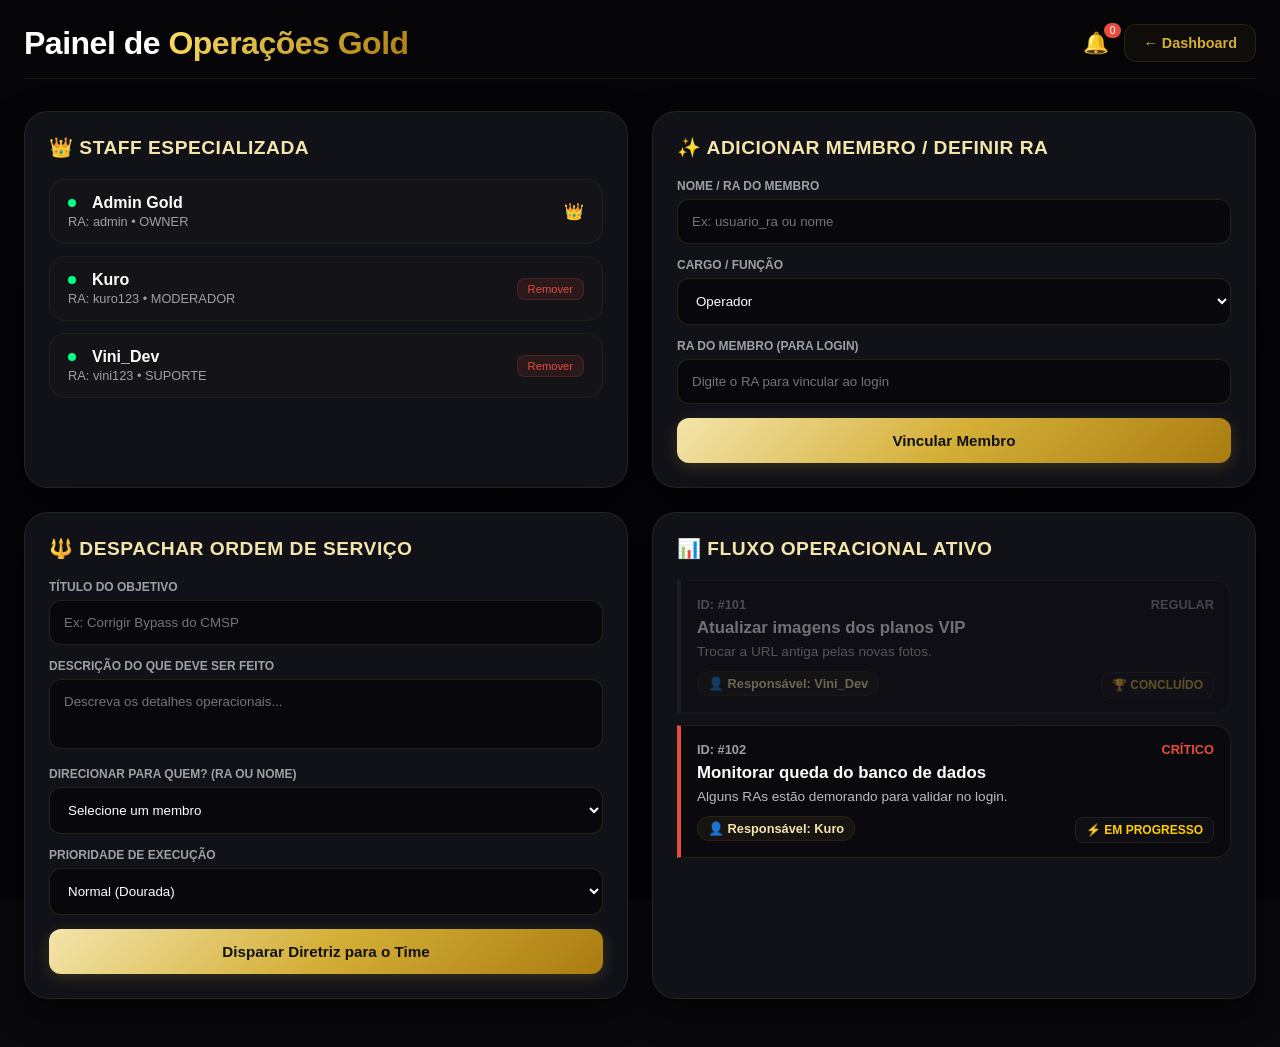
==== admin.html @ 0768164c "Atualizar o admin.html" ====
<!DOCTYPE html>
<html lang="pt-BR">
<head>
<meta charset="UTF-8">
<meta name="viewport" content="width=device-width, initial-scale=1.0">
<title>Sala sem Futuro OS - Gold Management</title>
<style>
:root {
    --bg: #09090d;
    --card: #111118;
    --border: rgba(212, 175, 55, 0.12);
    --primary: #d4af37;
    --secondary: #f3e5ab;
    --gold-glow: rgba(212, 175, 55, 0.35);
    --text: #ffffff;
    --muted: #9fa0a6;
    --green: #2ecc71;
    --red: #e74c3c;
    --blue: #3498db;
    --orange: #ff9f43;
}

* { margin: 0; padding: 0; box-sizing: border-box; font-family: 'Segoe UI', sans-serif; }

body {
    background: var(--bg);
    color: var(--text);
    min-height: 100vh;
    padding: 24px;
    position: relative;
}

body::before {
    content: '';
    position: fixed;
    inset: 0;
    background: url('https://i.postimg.cc/gky5YNH2/1778823817951-3.jpg') center/cover no-repeat;
    opacity: .02;
    z-index: -2;
}

body::after {
    content: '';
    position: fixed;
    inset: 0;
    background: linear-gradient(to bottom, rgba(5,5,8,0.85), rgba(5,5,8,0.98));
    z-index: -1;
}

.container { max-width: 1300px; margin: 0 auto; }

.admin-header {
    display: flex;
    justify-content: space-between;
    align-items: center;
    margin-bottom: 32px;
    padding-bottom: 16px;
    border-bottom: 1px solid var(--border);
}

.admin-header h1 { font-size: 2rem; font-weight: 800; letter-spacing: -0.5px; }
.admin-header h1 span { 
    background: linear-gradient(135deg, #ffe066, #d4af37, #aa7c11);
    -webkit-background-clip: text;
    -webkit-text-fill-color: transparent;
}

.btn-back {
    background: rgba(212, 175, 55, 0.05);
    border: 1px solid var(--border);
    color: var(--primary);
    padding: 10px 18px;
    border-radius: 12px;
    cursor: pointer;
    font-weight: 700;
    text-decoration: none;
    font-size: 0.9rem;
    transition: 0.3s;
}
.btn-back:hover { color: white; border-color: var(--primary); box-shadow: 0 0 12px var(--gold-glow); }

.admin-grid {
    display: grid;
    grid-template-columns: 1fr 1fr;
    gap: 24px;
    margin-bottom: 24px;
}

@media (max-width: 968px) {
    .admin-grid { grid-template-columns: 1fr; }
}

.panel-box {
    background: var(--card);
    border: 1px solid var(--border);
    border-radius: 24px;
    padding: 24px;
    box-shadow: 0 12px 32px rgba(0,0,0,0.6);
    transition: border-color 0.3s;
}
.panel-box:hover { border-color: rgba(212, 175, 55, 0.25); }

.panel-box h3 {
    font-size: 1.2rem;
    font-weight: 800;
    margin-bottom: 20px;
    display: flex;
    align-items: center;
    gap: 10px;
    color: var(--secondary);
    text-transform: uppercase;
    letter-spacing: 0.5px;
}

.form-group { margin-bottom: 14px; }
.form-group label { display: block; font-size: 0.75rem; font-weight: 700; color: var(--muted); text-transform: uppercase; margin-bottom: 6px; }
.form-group input, .form-group select, .form-group textarea {
    width: 100%;
    padding: 14px;
    border-radius: 12px;
    border: 1px solid rgba(212, 175, 55, 0.15);
    background: rgba(0,0,0,.5);
    color: white;
    outline: none;
    transition: 0.2s;
}
.form-group input:focus, .form-group select:focus, .form-group textarea:focus {
    border-color: var(--primary);
    box-shadow: 0 0 8px var(--gold-glow);
}
.form-group textarea { resize: none; height: 70px; }

.btn-submit {
    width: 100%;
    padding: 14px;
    border: none;
    border-radius: 12px;
    font-weight: 800;
    font-size: 0.95rem;
    background: linear-gradient(135deg, #f3e5ab, #d4af37, #aa7c11);
    color: #111;
    cursor: pointer;
    transition: 0.3s;
    box-shadow: 0 4px 15px rgba(212, 175, 55, 0.2);
}
.btn-submit:hover { transform: translateY(-1px); box-shadow: 0 6px 20px rgba(212, 175, 55, 0.4); filter: brightness(1.1); }

.team-list { display: flex; flex-direction: column; gap: 12px; max-height: 280px; overflow-y: auto; }
.team-member {
    display: flex;
    justify-content: space-between;
    align-items: center;
    padding: 14px 18px;
    background: rgba(212,175,55,0.02);
    border: 1px solid rgba(212,175,55,0.06);
    border-radius: 16px;
}
.member-info h4 { font-size: 1rem; font-weight: 700; display: flex; align-items: center; gap: 8px; }
.member-info p { font-size: 0.8rem; color: var(--muted); margin-top: 2px; }
.btn-remove {
    background: rgba(231,76,60,0.1);
    border: 1px solid rgba(231,76,60,0.2);
    color: #e74c3c;
    padding: 4px 10px;
    border-radius: 8px;
    cursor: pointer;
    font-size: 0.7rem;
}

.task-board { display: flex; flex-direction: column; gap: 12px; max-height: 480px; overflow-y: auto; }
.task-card {
    background: rgba(0,0,0,0.4);
    border-left: 4px solid var(--primary);
    padding: 16px;
    border-radius: 0 16px 16px 0;
    border-top: 1px solid var(--border);
    border-right: 1px solid var(--border);
    border-bottom: 1px solid var(--border);
}
.task-card.high { border-left-color: var(--red); }
.task-card.review { border-left-color: var(--orange); background: rgba(255,159,67,0.05); }
.task-card.done { border-left-color: #333; opacity: 0.4; }

.task-header { display: flex; justify-content: space-between; font-size: 0.8rem; font-weight: 700; color: var(--muted); margin-bottom: 6px; }
.task-title { font-weight: 700; font-size: 1.05rem; margin-bottom: 4px; color: #fff; }
.task-desc { font-size: 0.85rem; color: #b9bbbe; line-height: 1.4; margin-bottom: 10px; }
.task-footer { display: flex; justify-content: space-between; align-items: center; margin-top: 10px; }
.task-user { font-size: 0.8rem; background: rgba(212,175,55,0.06); border: 1px solid rgba(212,175,55,0.1); padding: 4px 10px; border-radius: 999px; font-weight: 600; color: var(--secondary); }

.badge-status {
    font-size: 0.75rem;
    font-weight: 800;
    cursor: pointer;
    background: rgba(255,255,255,0.02);
    border: 1px solid rgba(255,255,255,0.08);
    padding: 5px 10px;
    border-radius: 8px;
}
.badge-status:hover { background: rgba(212,175,55,0.1); border-color: var(--primary); color: #fff !important; }

.badge-approve {
    background: rgba(46,204,113,0.1);
    border-color: rgba(46,204,113,0.3);
    color: #2ecc71;
    margin-left: 8px;
}
.badge-approve:hover { background: rgba(46,204,113,0.2); color: #2ecc71 !important; }

.badge-reject {
    background: rgba(231,76,60,0.1);
    border-color: rgba(231,76,60,0.3);
    color: #e74c3c;
    margin-left: 8px;
}
.badge-reject:hover { background: rgba(231,76,60,0.2); color: #e74c3c !important; }

.notification-bell {
    position: relative;
    cursor: pointer;
    font-size: 1.3rem;
}
.notification-badge {
    position: absolute;
    top: -8px;
    right: -12px;
    background: #e74c3c;
    color: white;
    font-size: 0.65rem;
    padding: 2px 6px;
    border-radius: 10px;
}

::-webkit-scrollbar { width: 6px; }
::-webkit-scrollbar-track { background: transparent; }
::-webkit-scrollbar-thumb { background: rgba(212, 175, 55, 0.15); border-radius: 999px; }
</style>
</head>
<body>

<div class="container">
    <header class="admin-header">
        <div>
            <h1>Painel de <span>Operações Gold</span></h1>
        </div>
        <div style="display: flex; gap: 15px; align-items: center;">
            <div class="notification-bell" onclick="verNotificacoes()">
                🔔
                <span class="notification-badge" id="notifCount">0</span>
            </div>
            <a href="dashboard.html" class="btn-back">← Dashboard</a>
        </div>
    </header>

    <div class="admin-grid">
        <div class="panel-box">
            <h3>👑 Staff Especializada</h3>
            <div class="team-list" id="listaEquipe">
                <div style="text-align:center; color:#8e8ea0;">Carregando equipe...</div>
            </div>
        </div>

        <div class="panel-box">
            <h3>✨ Adicionar Membro / Definir RA</h3>
            <form id="formMembro" onsubmit="adicionarMembro(event)">
                <div class="form-group">
                    <label>Nome / RA do Membro</label>
                    <input type="text" id="nomeMembro" placeholder="Ex: usuario_ra ou nome" required>
                </div>
                <div class="form-group">
                    <label>Cargo / Função</label>
                    <select id="cargoMembro">
                        <option value="OPERADOR">Operador</option>
                        <option value="MODERADOR">Moderador</option>
                        <option value="SUPORTE">Suporte</option>
                    </select>
                </div>
                <div class="form-group">
                    <label>RA do Membro (para login)</label>
                    <input type="text" id="raMembro" placeholder="Digite o RA para vincular ao login">
                </div>
                <button type="submit" class="btn-submit">Vincular Membro</button>
            </form>
        </div>
    </div>

    <div class="admin-grid">
        <div class="panel-box">
            <h3>🔱 Despachar Ordem de Serviço</h3>
            <form id="formTarefa" onsubmit="criarTarefa(event)">
                <div class="form-group">
                    <label>Título do Objetivo</label>
                    <input type="text" id="tituloTarefa" placeholder="Ex: Corrigir Bypass do CMSP" required>
                </div>
                <div class="form-group">
                    <label>Descrição do que deve ser feito</label>
                    <textarea id="descTarefa" placeholder="Descreva os detalhes operacionais..." required></textarea>
                </div>
                <div class="form-group">
                    <label>Direcionar para quem? (RA ou nome)</label>
                    <select id="responsavelTarefa">
                        <option value="">Selecione um membro</option>
                    </select>
                </div>
                <div class="form-group">
                    <label>Prioridade de Execução</label>
                    <select id="prioridadeTarefa">
                        <option value="normal">Normal (Dourada)</option>
                        <option value="high">ALERTA CRÍTICO (Vermelha)</option>
                    </select>
                </div>
                <button type="submit" class="btn-submit">Disparar Diretriz para o Time</button>
            </form>
        </div>

        <div class="panel-box">
            <h3>📊 Fluxo Operacional Ativo</h3>
            <div class="task-board" id="quadroTarefas">
                <div style="text-align:center; color:#8e8ea0;">Carregando tarefas...</div>
            </div>
        </div>
    </div>
</div>

<script>
const SENHA_MESTRE = "admin123";
let equipe = [];
let tarefas = [];

function carregarDados() {
    equipe = JSON.parse(localStorage.getItem('sala_sem_futuro_equipe') || '[]');
    if (equipe.length === 0) {
        equipe = [
            { id: 1, nome: "Admin Gold", ra: "admin", cargo: "OWNER" },
            { id: 2, nome: "Kuro", ra: "kuro123", cargo: "MODERADOR" },
            { id: 3, nome: "Vini_Dev", ra: "vini123", cargo: "SUPORTE" }
        ];
        localStorage.setItem('sala_sem_futuro_equipe', JSON.stringify(equipe));
    }
    
    tarefas = JSON.parse(localStorage.getItem('sala_sem_futuro_tarefas') || '[]');
    if (tarefas.length === 0) {
        tarefas = [
            { id: 101, titulo: "Atualizar imagens dos planos VIP", descricao: "Trocar a URL antiga pelas novas fotos.", responsavel: "vini123", prioridade: "normal", status: "concluida", criador: "Admin", data_criacao: new Date().toISOString() },
            { id: 102, titulo: "Monitorar queda do banco de dados", descricao: "Alguns RAs estão demorando para validar no login.", responsavel: "kuro123", prioridade: "high", status: "em_progresso", criador: "Admin", data_criacao: new Date().toISOString() }
        ];
        localStorage.setItem('sala_sem_futuro_tarefas', JSON.stringify(tarefas));
    }
    
    renderizarEquipe();
    renderizarTarefas();
    atualizarSelectResponsaveis();
    atualizarNotificacoes();
}

function renderizarEquipe() {
    const lista = document.getElementById('listaEquipe');
    lista.innerHTML = '';
    equipe.forEach(membro => {
        const div = document.createElement('div');
        div.className = 'team-member';
        div.innerHTML = `
            <div class="member-info">
                <h4><span style="display:inline-block; width:8px; height:8px; border-radius:50%; background:#00ff88; margin-right:8px;"></span> ${membro.nome}</h4>
                <p>RA: ${membro.ra} • ${membro.cargo}</p>
            </div>
            ${membro.cargo !== 'OWNER' ? `<button class="btn-remove" onclick="removerMembro(${membro.id})">Remover</button>` : '<span style="color:#d4af37;">👑</span>'}
        `;
        lista.appendChild(div);
    });
}

function removerMembro(id) {
    if (confirm('Remover este membro da equipe?')) {
        equipe = equipe.filter(m => m.id !== id);
        localStorage.setItem('sala_sem_futuro_equipe', JSON.stringify(equipe));
        renderizarEquipe();
        atualizarSelectResponsaveis();
    }
}

function adicionarMembro(e) {
    e.preventDefault();
    const nome = document.getElementById('nomeMembro').value;
    const cargo = document.getElementById('cargoMembro').value;
    const ra = document.getElementById('raMembro').value;
    
    const novoId = equipe.length > 0 ? Math.max(...equipe.map(m => m.id)) + 1 : 4;
    equipe.push({ id: novoId, nome: nome, ra: ra, cargo: cargo });
    localStorage.setItem('sala_sem_futuro_equipe', JSON.stringify(equipe));
    
    document.getElementById('formMembro').reset();
    renderizarEquipe();
    atualizarSelectResponsaveis();
}

function atualizarSelectResponsaveis() {
    const select = document.getElementById('responsavelTarefa');
    select.innerHTML = '<option value="">Selecione um membro</option>';
    equipe.forEach(membro => {
        if (membro.cargo !== 'OWNER') {
            const option = document.createElement('option');
            option.value = membro.ra;
            option.innerText = `${membro.nome} (${membro.ra})`;
            select.appendChild(option);
        }
    });
}

function criarTarefa(e) {
    e.preventDefault();
    const titulo = document.getElementById('tituloTarefa').value;
    const descricao = document.getElementById('descTarefa').value;
    const responsavel = document.getElementById('responsavelTarefa').value;
    const prioridade = document.getElementById('prioridadeTarefa').value;
    
    if (!responsavel) {
        alert('Selecione um responsável para a tarefa!');
        return;
    }
    
    const novoId = tarefas.length > 0 ? Math.max(...tarefas.map(t => t.id)) + 1 : 200;
    const novaTarefa = {
        id: novoId,
        titulo: titulo,
        descricao: descricao,
        responsavel: responsavel,
        prioridade: prioridade,
        status: 'pendente',
        criador: 'Admin',
        data_criacao: new Date().toISOString()
    };
    
    tarefas.unshift(novaTarefa);
    localStorage.setItem('sala_sem_futuro_tarefas', JSON.stringify(tarefas));
    
    document.getElementById('formTarefa').reset();
    renderizarTarefas();
}

function renderizarTarefas() {
    const quadro = document.getElementById('quadroTarefas');
    quadro.innerHTML = '';
    
    if (tarefas.length === 0) {
        quadro.innerHTML = '<div style="text-align:center; color:#8e8ea0;">Nenhuma tarefa cadastrada.</div>';
        return;
    }
    
    tarefas.forEach(tarefa => {
        const card = document.createElement('div');
        let classe = 'task-card';
        if (tarefa.prioridade === 'high') classe += ' high';
        if (tarefa.status === 'aguardando_revisao') classe += ' review';
        if (tarefa.status === 'concluida') classe += ' done';
        card.className = classe;
        
        let statusText = '🔵 EM FILA';
        let statusColor = '#61b5ff';
        if (tarefa.status === 'em_progresso') { statusText = '⚡ EM PROGRESSO'; statusColor = '#ffcc00'; }
        if (tarefa.status === 'aguardando_revisao') { statusText = '⏳ AGUARDANDO REVISÃO'; statusColor = '#ff9f43'; }
        if (tarefa.status === 'concluida') { statusText = '🏆 CONCLUÍDO'; statusColor = '#d4af37'; }
        
        const membro = equipe.find(m => m.ra === tarefa.responsavel);
        const nomeResponsavel = membro ? membro.nome : tarefa.responsavel;
        
        card.innerHTML = `
            <div class="task-header">
                <span>ID: #${tarefa.id}</span>
                <span style="color: ${tarefa.prioridade === 'high' ? '#e74c3c' : '#8e8ea0'};">
                    ${tarefa.prioridade === 'high' ? 'CRÍTICO' : 'REGULAR'}
                </span>
            </div>
            <div class="task-title">${tarefa.titulo}</div>
            <div class="task-desc">${tarefa.descricao}</div>
            <div class="task-footer">
                <span class="task-user">👤 Responsável: ${nomeResponsavel}</span>
                <div>
                    ${tarefa.status === 'aguardando_revisao' ? `
                        <button class="badge-status badge-approve" onclick="aprovarTarefa(${tarefa.id})">✅ Aprovar</button>
                        <button class="badge-status badge-reject" onclick="rejeitarTarefa(${tarefa.id})">❌ Rejeitar</button>
                    ` : `
                        <span class="badge-status" style="color: ${statusColor};">${statusText}</span>
                    `}
                </div>
            </div>
        `;
        quadro.appendChild(card);
    });
}

function aprovarTarefa(id) {
    const senha = prompt("🛡️ Aprovação Master necessária. Insira a Chave Ouro:");
    if (senha === SENHA_MESTRE) {
        const index = tarefas.findIndex(t => t.id === id);
        if (index !== -1) {
            tarefas[index].status = 'concluida';
            localStorage.setItem('sala_sem_futuro_tarefas', JSON.stringify(tarefas));
            renderizarTarefas();
            alert('✅ Tarefa aprovada e concluída!');
        }
    } else if (senha !== null) {
        alert("Senha inválida!");
    }
}

function rejeitarTarefa(id) {
    const senha = prompt("🛡️ Aprovação Master necessária para rejeitar:");
    if (senha === SENHA_MESTRE) {
        const index = tarefas.findIndex(t => t.id === id);
        if (index !== -1) {
            tarefas[index].status = 'pendente';
            localStorage.setItem('sala_sem_futuro_tarefas', JSON.stringify(tarefas));
            renderizarTarefas();
            alert('❌ Tarefa rejeitada. Retornou para pendente.');
        }
    } else if (senha !== null) {
        alert("Senha inválida!");
    }
}

function atualizarNotificacoes() {
    const notificacoes = JSON.parse(localStorage.getItem('sala_sem_futuro_notificacao') || 'null');
    const count = notificacoes ? 1 : 0;
    document.getElementById('notifCount').innerText = count;
}

function verNotificacoes() {
    const notificacao = JSON.parse(localStorage.getItem('sala_sem_futuro_notificacao') || 'null');
    if (notificacao) {
        alert(`📢 Nova solicitação!\n\nTarefa: ${notificacao.tarefaTitulo}\nOperador: ${notificacao.operador}\nAguardando sua aprovação.`);
        localStorage.removeItem('sala_sem_futuro_notificacao');
        atualizarNotificacoes();
        renderizarTarefas();
    } else {
        alert("Nenhuma notificação pendente.");
    }
}

// Inicialização
carregarDados();
setInterval(() => {
    carregarDados();
    atualizarNotificacoes();
}, 3000);
</script>
</body>
</html>
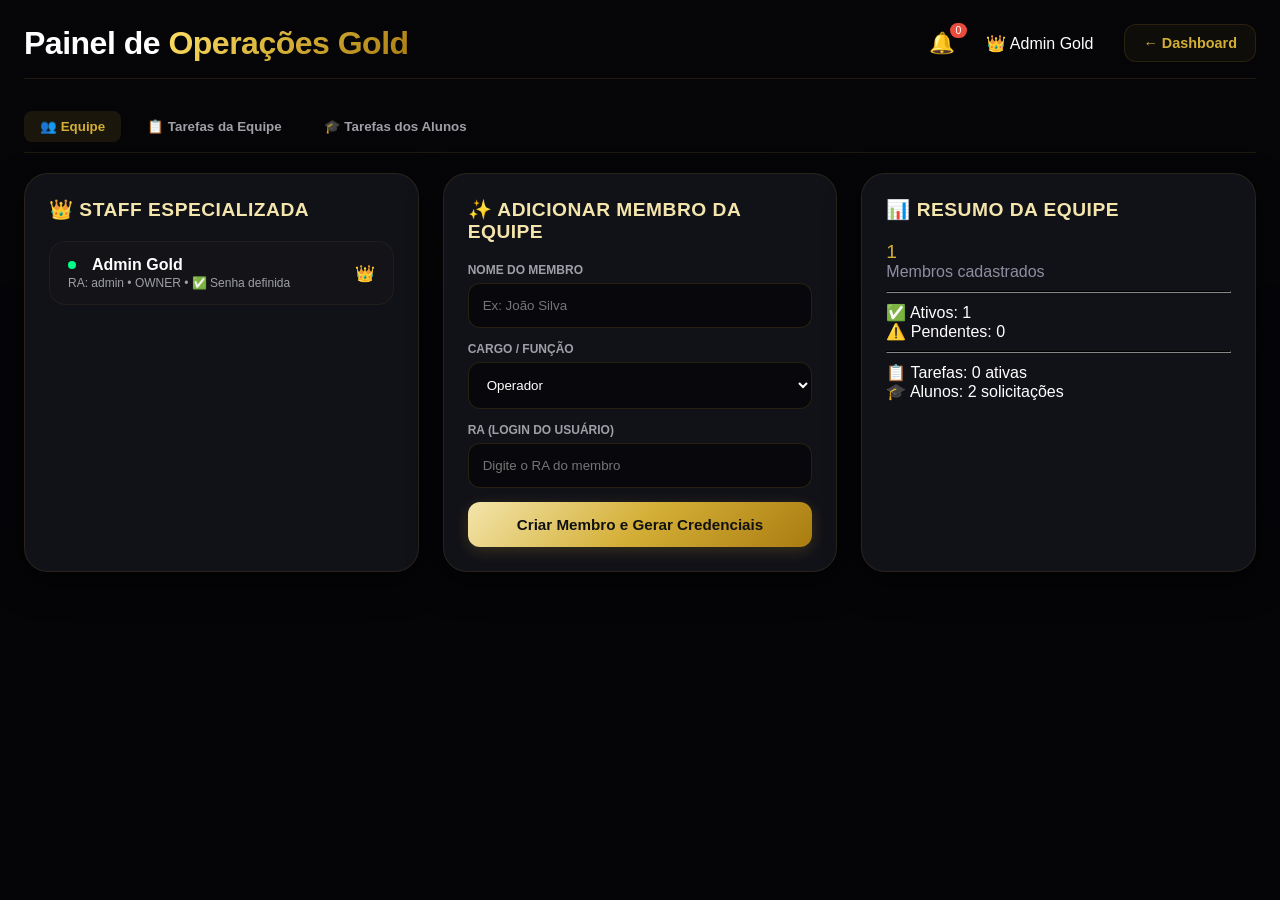
==== commit a9ac0a04: "Atualizar o admin.html" ====
--- a/admin.html
+++ b/admin.html
@@ -47,7 +47,7 @@
     z-index: -1;
 }
 
-.container { max-width: 1300px; margin: 0 auto; }
+.container { max-width: 1400px; margin: 0 auto; }
 
 .admin-header {
     display: flex;
@@ -56,6 +56,8 @@
     margin-bottom: 32px;
     padding-bottom: 16px;
     border-bottom: 1px solid var(--border);
+    flex-wrap: wrap;
+    gap: 15px;
 }
 
 .admin-header h1 { font-size: 2rem; font-weight: 800; letter-spacing: -0.5px; }
@@ -81,12 +83,15 @@
 
 .admin-grid {
     display: grid;
-    grid-template-columns: 1fr 1fr;
+    grid-template-columns: repeat(3, 1fr);
     gap: 24px;
     margin-bottom: 24px;
 }
 
-@media (max-width: 968px) {
+@media (max-width: 1200px) {
+    .admin-grid { grid-template-columns: repeat(2, 1fr); }
+}
+@media (max-width: 768px) {
     .admin-grid { grid-template-columns: 1fr; }
 }
 
@@ -145,8 +150,8 @@
 }
 .btn-submit:hover { transform: translateY(-1px); box-shadow: 0 6px 20px rgba(212, 175, 55, 0.4); filter: brightness(1.1); }
 
-.team-list { display: flex; flex-direction: column; gap: 12px; max-height: 280px; overflow-y: auto; }
-.team-member {
+.team-list, .tarefas-alunos-list { display: flex; flex-direction: column; gap: 12px; max-height: 350px; overflow-y: auto; }
+.team-member, .aluno-tarefa-card {
     display: flex;
     justify-content: space-between;
     align-items: center;
@@ -156,8 +161,8 @@
     border-radius: 16px;
 }
 .member-info h4 { font-size: 1rem; font-weight: 700; display: flex; align-items: center; gap: 8px; }
-.member-info p { font-size: 0.8rem; color: var(--muted); margin-top: 2px; }
-.btn-remove {
+.member-info p { font-size: 0.75rem; color: var(--muted); margin-top: 2px; }
+.btn-remove, .btn-distribuir {
     background: rgba(231,76,60,0.1);
     border: 1px solid rgba(231,76,60,0.2);
     color: #e74c3c;
@@ -166,8 +171,14 @@
     cursor: pointer;
     font-size: 0.7rem;
 }
-
-.task-board { display: flex; flex-direction: column; gap: 12px; max-height: 480px; overflow-y: auto; }
+.btn-distribuir {
+    background: rgba(46,204,113,0.1);
+    border-color: rgba(46,204,113,0.2);
+    color: #2ecc71;
+}
+.btn-distribuir:hover { background: rgba(46,204,113,0.2); }
+
+.task-board { display: flex; flex-direction: column; gap: 12px; max-height: 400px; overflow-y: auto; }
 .task-card {
     background: rgba(0,0,0,0.4);
     border-left: 4px solid var(--primary);
@@ -182,13 +193,13 @@
 .task-card.done { border-left-color: #333; opacity: 0.4; }
 
 .task-header { display: flex; justify-content: space-between; font-size: 0.8rem; font-weight: 700; color: var(--muted); margin-bottom: 6px; }
-.task-title { font-weight: 700; font-size: 1.05rem; margin-bottom: 4px; color: #fff; }
-.task-desc { font-size: 0.85rem; color: #b9bbbe; line-height: 1.4; margin-bottom: 10px; }
-.task-footer { display: flex; justify-content: space-between; align-items: center; margin-top: 10px; }
-.task-user { font-size: 0.8rem; background: rgba(212,175,55,0.06); border: 1px solid rgba(212,175,55,0.1); padding: 4px 10px; border-radius: 999px; font-weight: 600; color: var(--secondary); }
+.task-title { font-weight: 700; font-size: 1rem; margin-bottom: 4px; color: #fff; }
+.task-desc { font-size: 0.8rem; color: #b9bbbe; line-height: 1.4; margin-bottom: 10px; }
+.task-footer { display: flex; justify-content: space-between; align-items: center; margin-top: 10px; flex-wrap: wrap; gap: 8px; }
+.task-user { font-size: 0.75rem; background: rgba(212,175,55,0.06); border: 1px solid rgba(212,175,55,0.1); padding: 4px 10px; border-radius: 999px; font-weight: 600; color: var(--secondary); }
 
 .badge-status {
-    font-size: 0.75rem;
+    font-size: 0.7rem;
     font-weight: 800;
     cursor: pointer;
     background: rgba(255,255,255,0.02);
@@ -230,9 +241,70 @@
     border-radius: 10px;
 }
 
+.tabs {
+    display: flex;
+    gap: 10px;
+    margin-bottom: 20px;
+    border-bottom: 1px solid var(--border);
+    padding-bottom: 10px;
+}
+.tab-btn {
+    background: none;
+    border: none;
+    color: var(--muted);
+    padding: 8px 16px;
+    cursor: pointer;
+    font-weight: 700;
+    border-radius: 8px;
+    transition: 0.2s;
+}
+.tab-btn.active {
+    background: rgba(212,175,55,0.1);
+    color: var(--primary);
+}
+.tab-content { display: none; }
+.tab-content.active { display: block; }
+
 ::-webkit-scrollbar { width: 6px; }
 ::-webkit-scrollbar-track { background: transparent; }
 ::-webkit-scrollbar-thumb { background: rgba(212, 175, 55, 0.15); border-radius: 999px; }
+
+.modal {
+    position: fixed;
+    inset: 0;
+    background: rgba(0,0,0,.85);
+    display: none;
+    align-items: center;
+    justify-content: center;
+    padding: 20px;
+    z-index: 9999;
+}
+.modal-box {
+    background: var(--card);
+    border: 1px solid var(--border);
+    border-radius: 24px;
+    padding: 28px;
+    max-width: 450px;
+    width: 100%;
+    text-align: center;
+}
+.modal-box input {
+    width: 100%;
+    padding: 14px;
+    margin: 10px 0;
+    border-radius: 12px;
+    border: 1px solid var(--border);
+    background: rgba(0,0,0,.5);
+    color: white;
+}
+.credential-display {
+    background: rgba(0,0,0,.5);
+    padding: 15px;
+    border-radius: 12px;
+    margin: 15px 0;
+    text-align: left;
+}
+.credential-display p { margin: 8px 0; font-family: monospace; }
 </style>
 </head>
 <body>
@@ -247,92 +319,131 @@
                 🔔
                 <span class="notification-badge" id="notifCount">0</span>
             </div>
+            <span class="user-badge" style="padding: 8px 16px;">👑 Admin Gold</span>
             <a href="dashboard.html" class="btn-back">← Dashboard</a>
         </div>
     </header>
 
-    <div class="admin-grid">
-        <div class="panel-box">
-            <h3>👑 Staff Especializada</h3>
-            <div class="team-list" id="listaEquipe">
-                <div style="text-align:center; color:#8e8ea0;">Carregando equipe...</div>
-            </div>
-        </div>
-
-        <div class="panel-box">
-            <h3>✨ Adicionar Membro / Definir RA</h3>
-            <form id="formMembro" onsubmit="adicionarMembro(event)">
-                <div class="form-group">
-                    <label>Nome / RA do Membro</label>
-                    <input type="text" id="nomeMembro" placeholder="Ex: usuario_ra ou nome" required>
+    <!-- TABS -->
+    <div class="tabs">
+        <button class="tab-btn active" onclick="mudarTab('equipe')">👥 Equipe</button>
+        <button class="tab-btn" onclick="mudarTab('tarefas')">📋 Tarefas da Equipe</button>
+        <button class="tab-btn" onclick="mudarTab('alunos')">🎓 Tarefas dos Alunos</button>
+    </div>
+
+    <!-- TAB EQUIPE -->
+    <div id="tabEquipe" class="tab-content active">
+        <div class="admin-grid">
+            <div class="panel-box">
+                <h3>👑 Staff Especializada</h3>
+                <div class="team-list" id="listaEquipe"></div>
+            </div>
+            <div class="panel-box">
+                <h3>✨ Adicionar Membro da Equipe</h3>
+                <form id="formMembro" onsubmit="adicionarMembro(event)">
+                    <div class="form-group">
+                        <label>Nome do Membro</label>
+                        <input type="text" id="nomeMembro" placeholder="Ex: João Silva" required>
+                    </div>
+                    <div class="form-group">
+                        <label>Cargo / Função</label>
+                        <select id="cargoMembro">
+                            <option value="OPERADOR">Operador</option>
+                            <option value="MODERADOR">Moderador</option>
+                            <option value="SUPORTE">Suporte Técnico</option>
+                        </select>
+                    </div>
+                    <div class="form-group">
+                        <label>RA (Login do usuário)</label>
+                        <input type="text" id="raMembro" placeholder="Digite o RA do membro" required>
+                    </div>
+                    <button type="submit" class="btn-submit">Criar Membro e Gerar Credenciais</button>
+                </form>
+            </div>
+            <div class="panel-box">
+                <h3>📊 Resumo da Equipe</h3>
+                <div id="resumoEquipe">
+                    <p style="color: var(--muted);">Carregando...</p>
                 </div>
-                <div class="form-group">
-                    <label>Cargo / Função</label>
-                    <select id="cargoMembro">
-                        <option value="OPERADOR">Operador</option>
-                        <option value="MODERADOR">Moderador</option>
-                        <option value="SUPORTE">Suporte</option>
-                    </select>
-                </div>
-                <div class="form-group">
-                    <label>RA do Membro (para login)</label>
-                    <input type="text" id="raMembro" placeholder="Digite o RA para vincular ao login">
-                </div>
-                <button type="submit" class="btn-submit">Vincular Membro</button>
-            </form>
+            </div>
         </div>
     </div>
 
-    <div class="admin-grid">
-        <div class="panel-box">
-            <h3>🔱 Despachar Ordem de Serviço</h3>
-            <form id="formTarefa" onsubmit="criarTarefa(event)">
-                <div class="form-group">
-                    <label>Título do Objetivo</label>
-                    <input type="text" id="tituloTarefa" placeholder="Ex: Corrigir Bypass do CMSP" required>
+    <!-- TAB TAREFAS DA EQUIPE -->
+    <div id="tabTarefas" class="tab-content">
+        <div class="admin-grid">
+            <div class="panel-box">
+                <h3>🔱 Despachar Ordem de Serviço</h3>
+                <form id="formTarefa" onsubmit="criarTarefa(event)">
+                    <div class="form-group">
+                        <label>Título do Objetivo</label>
+                        <input type="text" id="tituloTarefa" placeholder="Ex: Corrigir Bypass do CMSP" required>
+                    </div>
+                    <div class="form-group">
+                        <label>Descrição detalhada</label>
+                        <textarea id="descTarefa" placeholder="Descreva os detalhes operacionais..." required></textarea>
+                    </div>
+                    <div class="form-group">
+                        <label>Direcionar para quem?</label>
+                        <select id="responsavelTarefa"></select>
+                    </div>
+                    <div class="form-group">
+                        <label>Prioridade</label>
+                        <select id="prioridadeTarefa">
+                            <option value="normal">Normal (Dourada)</option>
+                            <option value="high">CRÍTICO (Vermelha)</option>
+                        </select>
+                    </div>
+                    <button type="submit" class="btn-submit">Disparar Diretriz</button>
+                </form>
+            </div>
+            <div class="panel-box">
+                <h3>📊 Tarefas em Andamento</h3>
+                <div class="task-board" id="quadroTarefas"></div>
+            </div>
+        </div>
+    </div>
+
+    <!-- TAB TAREFAS DOS ALUNOS -->
+    <div id="tabAlunos" class="tab-content">
+        <div class="admin-grid">
+            <div class="panel-box">
+                <h3>📥 Solicitações dos Alunos</h3>
+                <div class="tarefas-alunos-list" id="tarefasAlunosList"></div>
+            </div>
+            <div class="panel-box">
+                <h3>📤 Distribuir para Equipe</h3>
+                <div id="areaDistribuicao">
+                    <p style="color: var(--muted);">Selecione uma tarefa de aluno para distribuir.</p>
                 </div>
-                <div class="form-group">
-                    <label>Descrição do que deve ser feito</label>
-                    <textarea id="descTarefa" placeholder="Descreva os detalhes operacionais..." required></textarea>
-                </div>
-                <div class="form-group">
-                    <label>Direcionar para quem? (RA ou nome)</label>
-                    <select id="responsavelTarefa">
-                        <option value="">Selecione um membro</option>
-                    </select>
-                </div>
-                <div class="form-group">
-                    <label>Prioridade de Execução</label>
-                    <select id="prioridadeTarefa">
-                        <option value="normal">Normal (Dourada)</option>
-                        <option value="high">ALERTA CRÍTICO (Vermelha)</option>
-                    </select>
-                </div>
-                <button type="submit" class="btn-submit">Disparar Diretriz para o Time</button>
-            </form>
-        </div>
-
-        <div class="panel-box">
-            <h3>📊 Fluxo Operacional Ativo</h3>
-            <div class="task-board" id="quadroTarefas">
-                <div style="text-align:center; color:#8e8ea0;">Carregando tarefas...</div>
             </div>
         </div>
     </div>
 </div>
 
+<div class="modal" id="credModal">
+    <div class="modal-box">
+        <h3 style="color: var(--primary);">🎉 Credenciais Geradas!</h3>
+        <div class="credential-display" id="credDisplay"></div>
+        <p style="color: #8e8ea0; font-size: 0.8rem;">⚠️ Salve estas credenciais. O membro deverá trocar a senha no primeiro acesso.</p>
+        <button class="btn-submit" onclick="fecharModalCred()">Fechar</button>
+    </div>
+</div>
+
 <script>
+// ==================== DADOS GLOBAIS ====================
 const SENHA_MESTRE = "admin123";
 let equipe = [];
 let tarefas = [];
-
+let tarefasAlunos = [];
+let currentUser = "Admin Gold";
+
+// ==================== FUNÇÕES PRINCIPAIS ====================
 function carregarDados() {
     equipe = JSON.parse(localStorage.getItem('sala_sem_futuro_equipe') || '[]');
     if (equipe.length === 0) {
         equipe = [
-            { id: 1, nome: "Admin Gold", ra: "admin", cargo: "OWNER" },
-            { id: 2, nome: "Kuro", ra: "kuro123", cargo: "MODERADOR" },
-            { id: 3, nome: "Vini_Dev", ra: "vini123", cargo: "SUPORTE" }
+            { id: 1, nome: "Admin Gold", ra: "admin", cargo: "OWNER", senha: "admin123", senhaTemporaria: false, dataCriacao: new Date().toISOString() }
         ];
         localStorage.setItem('sala_sem_futuro_equipe', JSON.stringify(equipe));
     }
@@ -340,16 +451,82 @@
     tarefas = JSON.parse(localStorage.getItem('sala_sem_futuro_tarefas') || '[]');
     if (tarefas.length === 0) {
         tarefas = [
-            { id: 101, titulo: "Atualizar imagens dos planos VIP", descricao: "Trocar a URL antiga pelas novas fotos.", responsavel: "vini123", prioridade: "normal", status: "concluida", criador: "Admin", data_criacao: new Date().toISOString() },
-            { id: 102, titulo: "Monitorar queda do banco de dados", descricao: "Alguns RAs estão demorando para validar no login.", responsavel: "kuro123", prioridade: "high", status: "em_progresso", criador: "Admin", data_criacao: new Date().toISOString() }
+            { id: 101, titulo: "Configurar sistema de logs", descricao: "Implementar logging de todas as ações dos usuários.", responsavel: "admin", prioridade: "normal", status: "concluida", criador: "Admin", data_criacao: new Date().toISOString() }
         ];
         localStorage.setItem('sala_sem_futuro_tarefas', JSON.stringify(tarefas));
     }
     
+    tarefasAlunos = JSON.parse(localStorage.getItem('sala_sem_futuro_tarefas_alunos') || '[]');
+    if (tarefasAlunos.length === 0) {
+        tarefasAlunos = [
+            { id: 1, alunoRA: "1234567", titulo: "Erro ao fazer login", descricao: "Não consigo acessar minha conta após atualização.", status: "pendente", data: new Date().toISOString() },
+            { id: 2, alunoRA: "7654321", titulo: "Módulo não carrega", descricao: "O KuroSpeak IA não abre no meu dashboard.", status: "pendente", data: new Date().toISOString() }
+        ];
+        localStorage.setItem('sala_sem_futuro_tarefas_alunos', JSON.stringify(tarefasAlunos));
+    }
+    
     renderizarEquipe();
     renderizarTarefas();
+    renderizarTarefasAlunos();
     atualizarSelectResponsaveis();
     atualizarNotificacoes();
+    atualizarResumoEquipe();
+}
+
+function gerarSenhaTemporaria() {
+    const chars = 'ABCDEFGHJKLMNPQRSTUVWXYZabcdefghijkmnpqrstuvwxyz23456789';
+    let senha = '';
+    for (let i = 0; i < 8; i++) {
+        senha += chars.charAt(Math.floor(Math.random() * chars.length));
+    }
+    return senha;
+}
+
+function fecharModalCred() {
+    document.getElementById('credModal').style.display = 'none';
+}
+</script>
+<script>
+function adicionarMembro(e) {
+    e.preventDefault();
+    const nome = document.getElementById('nomeMembro').value;
+    const cargo = document.getElementById('cargoMembro').value;
+    const ra = document.getElementById('raMembro').value;
+    
+    if (equipe.some(m => m.ra === ra)) {
+        alert('Este RA já está cadastrado na equipe!');
+        return;
+    }
+    
+    const senhaTemp = gerarSenhaTemporaria();
+    const novoId = equipe.length > 0 ? Math.max(...equipe.map(m => m.id)) + 1 : 2;
+    
+    equipe.push({
+        id: novoId,
+        nome: nome,
+        ra: ra,
+        cargo: cargo,
+        senha: senhaTemp,
+        senhaTemporaria: true,
+        dataCriacao: new Date().toISOString()
+    });
+    
+    localStorage.setItem('sala_sem_futuro_equipe', JSON.stringify(equipe));
+    
+    document.getElementById('credDisplay').innerHTML = `
+        <p><strong>📌 Credenciais de Acesso</strong></p>
+        <p>🔑 RA: <strong style="color: #d4af37;">${ra}</strong></p>
+        <p>🔒 Senha Temporária: <strong style="color: #d4af37;">${senhaTemp}</strong></p>
+        <hr style="border-color: #333; margin: 10px 0;">
+        <p style="font-size: 0.7rem;">⚠️ O membro deverá trocar a senha no primeiro acesso.</p>
+        <p style="font-size: 0.7rem;">🔗 Link de acesso: <strong>equipe.html</strong></p>
+    `;
+    document.getElementById('credModal').style.display = 'flex';
+    
+    document.getElementById('formMembro').reset();
+    renderizarEquipe();
+    atualizarSelectResponsaveis();
+    atualizarResumoEquipe();
 }
 
 function renderizarEquipe() {
@@ -360,8 +537,8 @@
         div.className = 'team-member';
         div.innerHTML = `
             <div class="member-info">
-                <h4><span style="display:inline-block; width:8px; height:8px; border-radius:50%; background:#00ff88; margin-right:8px;"></span> ${membro.nome}</h4>
-                <p>RA: ${membro.ra} • ${membro.cargo}</p>
+                <h4><span style="display:inline-block; width:8px; height:8px; border-radius:50%; background:${membro.senhaTemporaria ? '#ff9f43' : '#00ff88'}; margin-right:8px;"></span> ${membro.nome}</h4>
+                <p>RA: ${membro.ra} • ${membro.cargo} • ${membro.senhaTemporaria ? '⚠️ Senha temporária' : '✅ Senha definida'}</p>
             </div>
             ${membro.cargo !== 'OWNER' ? `<button class="btn-remove" onclick="removerMembro(${membro.id})">Remover</button>` : '<span style="color:#d4af37;">👑</span>'}
         `;
@@ -375,22 +552,24 @@
         localStorage.setItem('sala_sem_futuro_equipe', JSON.stringify(equipe));
         renderizarEquipe();
         atualizarSelectResponsaveis();
-    }
-}
-
-function adicionarMembro(e) {
-    e.preventDefault();
-    const nome = document.getElementById('nomeMembro').value;
-    const cargo = document.getElementById('cargoMembro').value;
-    const ra = document.getElementById('raMembro').value;
-    
-    const novoId = equipe.length > 0 ? Math.max(...equipe.map(m => m.id)) + 1 : 4;
-    equipe.push({ id: novoId, nome: nome, ra: ra, cargo: cargo });
-    localStorage.setItem('sala_sem_futuro_equipe', JSON.stringify(equipe));
-    
-    document.getElementById('formMembro').reset();
-    renderizarEquipe();
-    atualizarSelectResponsaveis();
+        atualizarResumoEquipe();
+    }
+}
+
+function atualizarResumoEquipe() {
+    const total = equipe.length;
+    const ativos = equipe.filter(m => !m.senhaTemporaria).length;
+    const pendentes = equipe.filter(m => m.senhaTemporaria && m.cargo !== 'OWNER').length;
+    document.getElementById('resumoEquipe').innerHTML = `
+        <p style="color: var(--primary); font-size: 1.2rem;">${total}</p>
+        <p style="color: #8e8ea0;">Membros cadastrados</p>
+        <hr style="border-color: #333; margin: 10px 0;">
+        <p>✅ Ativos: ${ativos}</p>
+        <p>⚠️ Pendentes: ${pendentes}</p>
+        <hr style="border-color: #333; margin: 10px 0;">
+        <p>📋 Tarefas: ${tarefas.filter(t => t.status !== 'concluida').length} ativas</p>
+        <p>🎓 Alunos: ${tarefasAlunos.filter(t => t.status === 'pendente').length} solicitações</p>
+    `;
 }
 
 function atualizarSelectResponsaveis() {
@@ -400,12 +579,13 @@
         if (membro.cargo !== 'OWNER') {
             const option = document.createElement('option');
             option.value = membro.ra;
-            option.innerText = `${membro.nome} (${membro.ra})`;
+            option.innerText = `${membro.nome} (${membro.ra}) - ${membro.cargo}`;
             select.appendChild(option);
         }
     });
 }
-
+</script>
+<script>
 function criarTarefa(e) {
     e.preventDefault();
     const titulo = document.getElementById('tituloTarefa').value;
@@ -435,30 +615,30 @@
     
     document.getElementById('formTarefa').reset();
     renderizarTarefas();
+    atualizarResumoEquipe();
 }
 
 function renderizarTarefas() {
     const quadro = document.getElementById('quadroTarefas');
     quadro.innerHTML = '';
     
-    if (tarefas.length === 0) {
-        quadro.innerHTML = '<div style="text-align:center; color:#8e8ea0;">Nenhuma tarefa cadastrada.</div>';
+    const tarefasAtivas = tarefas.filter(t => t.status !== 'concluida');
+    if (tarefasAtivas.length === 0) {
+        quadro.innerHTML = '<div style="text-align:center; color:#8e8ea0;">Nenhuma tarefa ativa.</div>';
         return;
     }
     
-    tarefas.forEach(tarefa => {
+    tarefasAtivas.forEach(tarefa => {
         const card = document.createElement('div');
         let classe = 'task-card';
         if (tarefa.prioridade === 'high') classe += ' high';
         if (tarefa.status === 'aguardando_revisao') classe += ' review';
-        if (tarefa.status === 'concluida') classe += ' done';
         card.className = classe;
         
         let statusText = '🔵 EM FILA';
         let statusColor = '#61b5ff';
         if (tarefa.status === 'em_progresso') { statusText = '⚡ EM PROGRESSO'; statusColor = '#ffcc00'; }
         if (tarefa.status === 'aguardando_revisao') { statusText = '⏳ AGUARDANDO REVISÃO'; statusColor = '#ff9f43'; }
-        if (tarefa.status === 'concluida') { statusText = '🏆 CONCLUÍDO'; statusColor = '#d4af37'; }
         
         const membro = equipe.find(m => m.ra === tarefa.responsavel);
         const nomeResponsavel = membro ? membro.nome : tarefa.responsavel;
@@ -467,21 +647,19 @@
             <div class="task-header">
                 <span>ID: #${tarefa.id}</span>
                 <span style="color: ${tarefa.prioridade === 'high' ? '#e74c3c' : '#8e8ea0'};">
-                    ${tarefa.prioridade === 'high' ? 'CRÍTICO' : 'REGULAR'}
+                    ${tarefa.prioridade === 'high' ? '⚠️ CRÍTICO' : '📌 REGULAR'}
                 </span>
             </div>
             <div class="task-title">${tarefa.titulo}</div>
             <div class="task-desc">${tarefa.descricao}</div>
             <div class="task-footer">
-                <span class="task-user">👤 Responsável: ${nomeResponsavel}</span>
-                <div>
-                    ${tarefa.status === 'aguardando_revisao' ? `
+                <span class="task-user">👤 ${nomeResponsavel}</span>
+                ${tarefa.status === 'aguardando_revisao' ? `
+                    <div>
                         <button class="badge-status badge-approve" onclick="aprovarTarefa(${tarefa.id})">✅ Aprovar</button>
                         <button class="badge-status badge-reject" onclick="rejeitarTarefa(${tarefa.id})">❌ Rejeitar</button>
-                    ` : `
-                        <span class="badge-status" style="color: ${statusColor};">${statusText}</span>
-                    `}
-                </div>
+                    </div>
+                ` : `<span class="badge-status" style="color: ${statusColor};">${statusText}</span>`}
             </div>
         `;
         quadro.appendChild(card);
@@ -496,6 +674,7 @@
             tarefas[index].status = 'concluida';
             localStorage.setItem('sala_sem_futuro_tarefas', JSON.stringify(tarefas));
             renderizarTarefas();
+            atualizarResumoEquipe();
             alert('✅ Tarefa aprovada e concluída!');
         }
     } else if (senha !== null) {
@@ -517,6 +696,98 @@
         alert("Senha inválida!");
     }
 }
+</script>
+<script>
+function renderizarTarefasAlunos() {
+    const lista = document.getElementById('tarefasAlunosList');
+    lista.innerHTML = '';
+    
+    const pendentes = tarefasAlunos.filter(t => t.status === 'pendente');
+    if (pendentes.length === 0) {
+        lista.innerHTML = '<div style="text-align:center; color:#8e8ea0;">Nenhuma solicitação pendente.</div>';
+        return;
+    }
+    
+    pendentes.forEach(tarefa => {
+        const div = document.createElement('div');
+        div.className = 'aluno-tarefa-card';
+        div.innerHTML = `
+            <div class="member-info">
+                <h4>🎓 Aluno: ${tarefa.alunoRA}</h4>
+                <p><strong>${tarefa.titulo}</strong></p>
+                <p style="font-size:0.7rem;">${tarefa.descricao}</p>
+                <p style="font-size:0.65rem; color:#666;">${new Date(tarefa.data).toLocaleString()}</p>
+            </div>
+            <button class="btn-distribuir" onclick="abrirDistribuicao(${tarefa.id})">📤 Distribuir</button>
+        `;
+        lista.appendChild(div);
+    });
+}
+
+function abrirDistribuicao(tarefaId) {
+    const tarefa = tarefasAlunos.find(t => t.id === tarefaId);
+    if (!tarefa) return;
+    
+    let membrosOptions = '';
+    equipe.forEach(membro => {
+        if (membro.cargo !== 'OWNER') {
+            membrosOptions += `<option value="${membro.ra}">${membro.nome} (${membro.cargo})</option>`;
+        }
+    });
+    
+    document.getElementById('areaDistribuicao').innerHTML = `
+        <div style="background:rgba(0,0,0,.3); border-radius:16px; padding:20px;">
+            <h4 style="color: var(--primary);">Distribuir Tarefa</h4>
+            <p><strong>Aluno:</strong> ${tarefa.alunoRA}</p>
+            <p><strong>Título:</strong> ${tarefa.titulo}</p>
+            <p><strong>Descrição:</strong> ${tarefa.descricao}</p>
+            <div class="form-group">
+                <label>Distribuir para:</label>
+                <select id="selectMembroDistribuir">${membrosOptions}</select>
+            </div>
+            <button class="btn-submit" onclick="confirmarDistribuicao(${tarefa.id})">✅ Confirmar Distribuição</button>
+            <button class="btn-secondary" style="margin-top:10px; background:transparent; border:1px solid var(--border); padding:10px; width:100%; border-radius:12px;" onclick="cancelarDistribuicao()">Cancelar</button>
+        </div>
+    `;
+}
+
+function cancelarDistribuicao() {
+    document.getElementById('areaDistribuicao').innerHTML = '<p style="color: var(--muted);">Selecione uma tarefa de aluno para distribuir.</p>';
+}
+
+function confirmarDistribuicao(tarefaId) {
+    const responsavel = document.getElementById('selectMembroDistribuir').value;
+    const membro = equipe.find(m => m.ra === responsavel);
+    const tarefaAluno = tarefasAlunos.find(t => t.id === tarefaId);
+    
+    if (!tarefaAluno) return;
+    
+    const novaTarefaEquipe = {
+        id: Date.now(),
+        titulo: `[ALUNO] ${tarefaAluno.titulo}`,
+        descricao: `${tarefaAluno.descricao}\n\n👤 Aluno responsável: ${tarefaAluno.alunoRA}`,
+        responsavel: responsavel,
+        prioridade: 'normal',
+        status: 'pendente',
+        criador: 'Admin',
+        data_criacao: new Date().toISOString()
+    };
+    
+    tarefas.unshift(novaTarefaEquipe);
+    localStorage.setItem('sala_sem_futuro_tarefas', JSON.stringify(tarefas));
+    
+    tarefaAluno.status = 'distribuida';
+    tarefaAluno.responsavel = responsavel;
+    tarefaAluno.dataDistribuicao = new Date().toISOString();
+    localStorage.setItem('sala_sem_futuro_tarefas_alunos', JSON.stringify(tarefasAlunos));
+    
+    renderizarTarefasAlunos();
+    renderizarTarefas();
+    atualizarResumoEquipe();
+    cancelarDistribuicao();
+    
+    alert(`✅ Tarefa distribuída para ${membro.nome}!`);
+}
 
 function atualizarNotificacoes() {
     const notificacoes = JSON.parse(localStorage.getItem('sala_sem_futuro_notificacao') || 'null');
@@ -536,12 +807,28 @@
     }
 }
 
+function mudarTab(tab) {
+    document.querySelectorAll('.tab-content').forEach(t => t.classList.remove('active'));
+    document.querySelectorAll('.tab-btn').forEach(b => b.classList.remove('active'));
+    
+    if (tab === 'equipe') {
+        document.getElementById('tabEquipe').classList.add('active');
+        document.querySelector('.tabs button:first-child').classList.add('active');
+    } else if (tab === 'tarefas') {
+        document.getElementById('tabTarefas').classList.add('active');
+        document.querySelector('.tabs button:nth-child(2)').classList.add('active');
+    } else if (tab === 'alunos') {
+        document.getElementById('tabAlunos').classList.add('active');
+        document.querySelector('.tabs button:nth-child(3)').classList.add('active');
+    }
+}
+
 // Inicialização
 carregarDados();
 setInterval(() => {
     carregarDados();
     atualizarNotificacoes();
-}, 3000);
+}, 5000);
 </script>
 </body>
 </html>
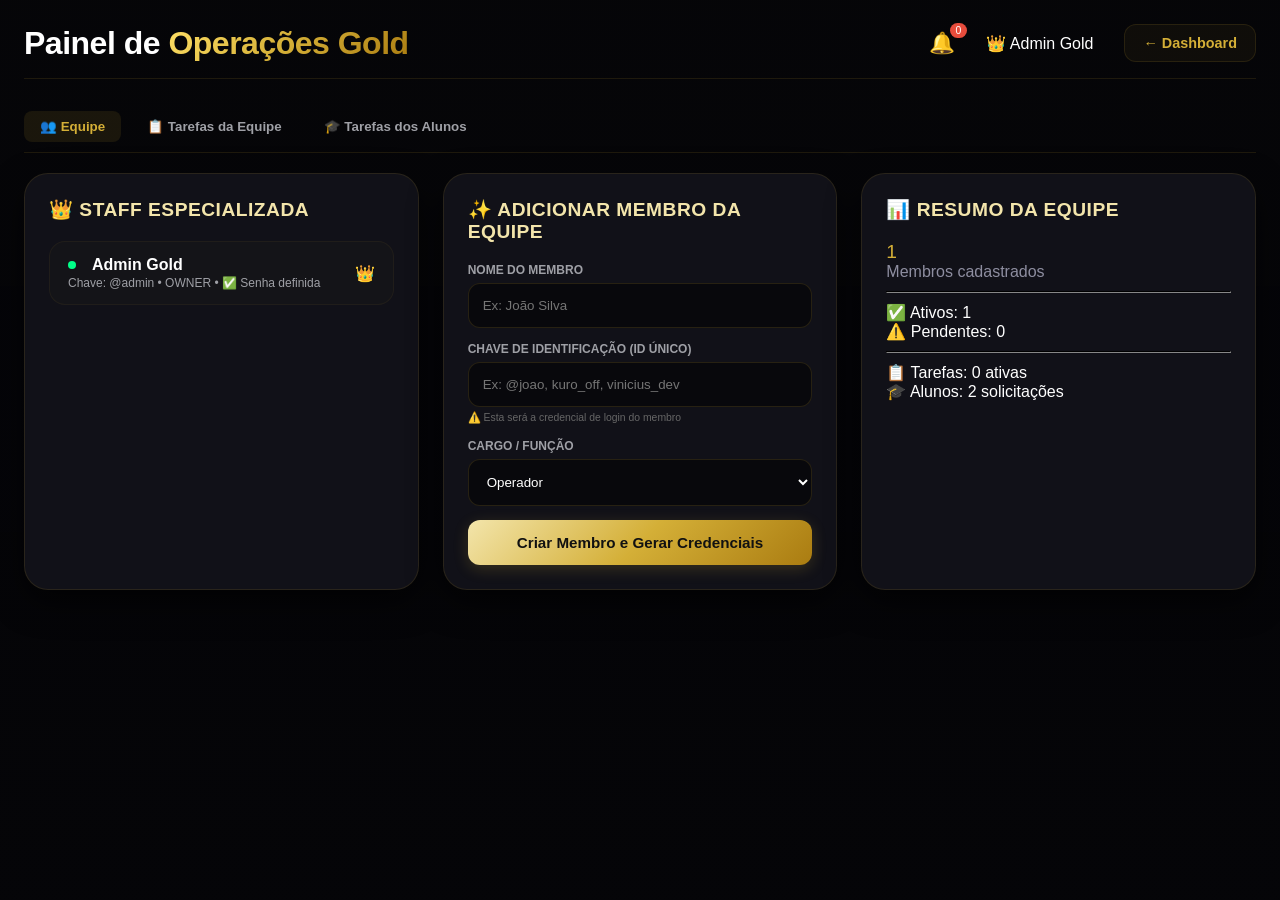
==== commit 9c962aa1: "Atualizar o admin.html" ====
--- a/admin.html
+++ b/admin.html
@@ -324,7 +324,6 @@
         </div>
     </header>
 
-    <!-- TABS -->
     <div class="tabs">
         <button class="tab-btn active" onclick="mudarTab('equipe')">👥 Equipe</button>
         <button class="tab-btn" onclick="mudarTab('tarefas')">📋 Tarefas da Equipe</button>
@@ -344,6 +343,11 @@
                     <div class="form-group">
                         <label>Nome do Membro</label>
                         <input type="text" id="nomeMembro" placeholder="Ex: João Silva" required>
+                    </div>
+                    <div class="form-group">
+                        <label>Chave de Identificação (ID Único)</label>
+                        <input type="text" id="chaveMembro" placeholder="Ex: @joao, kuro_off, vinicius_dev" required>
+                        <small style="color:#666; font-size:0.65rem;">⚠️ Esta será a credencial de login do membro</small>
                     </div>
                     <div class="form-group">
                         <label>Cargo / Função</label>
@@ -353,18 +357,12 @@
                             <option value="SUPORTE">Suporte Técnico</option>
                         </select>
                     </div>
-                    <div class="form-group">
-                        <label>RA (Login do usuário)</label>
-                        <input type="text" id="raMembro" placeholder="Digite o RA do membro" required>
-                    </div>
                     <button type="submit" class="btn-submit">Criar Membro e Gerar Credenciais</button>
                 </form>
             </div>
             <div class="panel-box">
                 <h3>📊 Resumo da Equipe</h3>
-                <div id="resumoEquipe">
-                    <p style="color: var(--muted);">Carregando...</p>
-                </div>
+                <div id="resumoEquipe"><p style="color: var(--muted);">Carregando...</p></div>
             </div>
         </div>
     </div>
@@ -384,7 +382,7 @@
                         <textarea id="descTarefa" placeholder="Descreva os detalhes operacionais..." required></textarea>
                     </div>
                     <div class="form-group">
-                        <label>Direcionar para quem?</label>
+                        <label>Direcionar para quem? (Chave do membro)</label>
                         <select id="responsavelTarefa"></select>
                     </div>
                     <div class="form-group">
@@ -413,9 +411,7 @@
             </div>
             <div class="panel-box">
                 <h3>📤 Distribuir para Equipe</h3>
-                <div id="areaDistribuicao">
-                    <p style="color: var(--muted);">Selecione uma tarefa de aluno para distribuir.</p>
-                </div>
+                <div id="areaDistribuicao"><p style="color: var(--muted);">Selecione uma tarefa de aluno para distribuir.</p></div>
             </div>
         </div>
     </div>
@@ -431,19 +427,16 @@
 </div>
 
 <script>
-// ==================== DADOS GLOBAIS ====================
 const SENHA_MESTRE = "admin123";
 let equipe = [];
 let tarefas = [];
 let tarefasAlunos = [];
-let currentUser = "Admin Gold";
-
-// ==================== FUNÇÕES PRINCIPAIS ====================
+
 function carregarDados() {
     equipe = JSON.parse(localStorage.getItem('sala_sem_futuro_equipe') || '[]');
     if (equipe.length === 0) {
         equipe = [
-            { id: 1, nome: "Admin Gold", ra: "admin", cargo: "OWNER", senha: "admin123", senhaTemporaria: false, dataCriacao: new Date().toISOString() }
+            { id: 1, nome: "Admin Gold", chave: "@admin", cargo: "OWNER", senha: "admin123", senhaTemporaria: false, dataCriacao: new Date().toISOString() }
         ];
         localStorage.setItem('sala_sem_futuro_equipe', JSON.stringify(equipe));
     }
@@ -451,7 +444,7 @@
     tarefas = JSON.parse(localStorage.getItem('sala_sem_futuro_tarefas') || '[]');
     if (tarefas.length === 0) {
         tarefas = [
-            { id: 101, titulo: "Configurar sistema de logs", descricao: "Implementar logging de todas as ações dos usuários.", responsavel: "admin", prioridade: "normal", status: "concluida", criador: "Admin", data_criacao: new Date().toISOString() }
+            { id: 101, titulo: "Configurar sistema de logs", descricao: "Implementar logging de todas as ações dos usuários.", responsavel: "@admin", prioridade: "normal", status: "concluida", criador: "Admin", data_criacao: new Date().toISOString() }
         ];
         localStorage.setItem('sala_sem_futuro_tarefas', JSON.stringify(tarefas));
     }
@@ -459,8 +452,8 @@
     tarefasAlunos = JSON.parse(localStorage.getItem('sala_sem_futuro_tarefas_alunos') || '[]');
     if (tarefasAlunos.length === 0) {
         tarefasAlunos = [
-            { id: 1, alunoRA: "1234567", titulo: "Erro ao fazer login", descricao: "Não consigo acessar minha conta após atualização.", status: "pendente", data: new Date().toISOString() },
-            { id: 2, alunoRA: "7654321", titulo: "Módulo não carrega", descricao: "O KuroSpeak IA não abre no meu dashboard.", status: "pendente", data: new Date().toISOString() }
+            { id: 1, aluno: "aluno_123", titulo: "Erro ao fazer login", descricao: "Não consigo acessar minha conta após atualização.", status: "pendente", data: new Date().toISOString() },
+            { id: 2, aluno: "aluno_456", titulo: "Módulo não carrega", descricao: "O KuroSpeak IA não abre no meu dashboard.", status: "pendente", data: new Date().toISOString() }
         ];
         localStorage.setItem('sala_sem_futuro_tarefas_alunos', JSON.stringify(tarefasAlunos));
     }
@@ -476,25 +469,23 @@
 function gerarSenhaTemporaria() {
     const chars = 'ABCDEFGHJKLMNPQRSTUVWXYZabcdefghijkmnpqrstuvwxyz23456789';
     let senha = '';
-    for (let i = 0; i < 8; i++) {
-        senha += chars.charAt(Math.floor(Math.random() * chars.length));
-    }
+    for (let i = 0; i < 8; i++) senha += chars.charAt(Math.floor(Math.random() * chars.length));
     return senha;
 }
 
-function fecharModalCred() {
-    document.getElementById('credModal').style.display = 'none';
-}
+function fecharModalCred() { document.getElementById('credModal').style.display = 'none'; }
 </script>
 <script>
 function adicionarMembro(e) {
     e.preventDefault();
     const nome = document.getElementById('nomeMembro').value;
     const cargo = document.getElementById('cargoMembro').value;
-    const ra = document.getElementById('raMembro').value;
-    
-    if (equipe.some(m => m.ra === ra)) {
-        alert('Este RA já está cadastrado na equipe!');
+    let chave = document.getElementById('chaveMembro').value.trim();
+    
+    if (!chave.startsWith('@')) chave = '@' + chave;
+    
+    if (equipe.some(m => m.chave === chave)) {
+        alert('Esta chave de identificação já está em uso!');
         return;
     }
     
@@ -504,7 +495,7 @@
     equipe.push({
         id: novoId,
         nome: nome,
-        ra: ra,
+        chave: chave,
         cargo: cargo,
         senha: senhaTemp,
         senhaTemporaria: true,
@@ -515,7 +506,7 @@
     
     document.getElementById('credDisplay').innerHTML = `
         <p><strong>📌 Credenciais de Acesso</strong></p>
-        <p>🔑 RA: <strong style="color: #d4af37;">${ra}</strong></p>
+        <p>🔑 Chave: <strong style="color: #d4af37;">${chave}</strong></p>
         <p>🔒 Senha Temporária: <strong style="color: #d4af37;">${senhaTemp}</strong></p>
         <hr style="border-color: #333; margin: 10px 0;">
         <p style="font-size: 0.7rem;">⚠️ O membro deverá trocar a senha no primeiro acesso.</p>
@@ -538,7 +529,7 @@
         div.innerHTML = `
             <div class="member-info">
                 <h4><span style="display:inline-block; width:8px; height:8px; border-radius:50%; background:${membro.senhaTemporaria ? '#ff9f43' : '#00ff88'}; margin-right:8px;"></span> ${membro.nome}</h4>
-                <p>RA: ${membro.ra} • ${membro.cargo} • ${membro.senhaTemporaria ? '⚠️ Senha temporária' : '✅ Senha definida'}</p>
+                <p>Chave: ${membro.chave} • ${membro.cargo} • ${membro.senhaTemporaria ? '⚠️ Senha temporária' : '✅ Senha definida'}</p>
             </div>
             ${membro.cargo !== 'OWNER' ? `<button class="btn-remove" onclick="removerMembro(${membro.id})">Remover</button>` : '<span style="color:#d4af37;">👑</span>'}
         `;
@@ -578,8 +569,8 @@
     equipe.forEach(membro => {
         if (membro.cargo !== 'OWNER') {
             const option = document.createElement('option');
-            option.value = membro.ra;
-            option.innerText = `${membro.nome} (${membro.ra}) - ${membro.cargo}`;
+            option.value = membro.chave;
+            option.innerText = `${membro.nome} (${membro.chave}) - ${membro.cargo}`;
             select.appendChild(option);
         }
     });
@@ -640,7 +631,7 @@
         if (tarefa.status === 'em_progresso') { statusText = '⚡ EM PROGRESSO'; statusColor = '#ffcc00'; }
         if (tarefa.status === 'aguardando_revisao') { statusText = '⏳ AGUARDANDO REVISÃO'; statusColor = '#ff9f43'; }
         
-        const membro = equipe.find(m => m.ra === tarefa.responsavel);
+        const membro = equipe.find(m => m.chave === tarefa.responsavel);
         const nomeResponsavel = membro ? membro.nome : tarefa.responsavel;
         
         card.innerHTML = `
@@ -677,9 +668,7 @@
             atualizarResumoEquipe();
             alert('✅ Tarefa aprovada e concluída!');
         }
-    } else if (senha !== null) {
-        alert("Senha inválida!");
-    }
+    } else if (senha !== null) { alert("Senha inválida!"); }
 }
 
 function rejeitarTarefa(id) {
@@ -692,9 +681,7 @@
             renderizarTarefas();
             alert('❌ Tarefa rejeitada. Retornou para pendente.');
         }
-    } else if (senha !== null) {
-        alert("Senha inválida!");
-    }
+    } else if (senha !== null) { alert("Senha inválida!"); }
 }
 </script>
 <script>
@@ -713,7 +700,7 @@
         div.className = 'aluno-tarefa-card';
         div.innerHTML = `
             <div class="member-info">
-                <h4>🎓 Aluno: ${tarefa.alunoRA}</h4>
+                <h4>🎓 Aluno: ${tarefa.aluno}</h4>
                 <p><strong>${tarefa.titulo}</strong></p>
                 <p style="font-size:0.7rem;">${tarefa.descricao}</p>
                 <p style="font-size:0.65rem; color:#666;">${new Date(tarefa.data).toLocaleString()}</p>
@@ -731,14 +718,14 @@
     let membrosOptions = '';
     equipe.forEach(membro => {
         if (membro.cargo !== 'OWNER') {
-            membrosOptions += `<option value="${membro.ra}">${membro.nome} (${membro.cargo})</option>`;
+            membrosOptions += `<option value="${membro.chave}">${membro.nome} (${membro.chave}) - ${membro.cargo}</option>`;
         }
     });
     
     document.getElementById('areaDistribuicao').innerHTML = `
         <div style="background:rgba(0,0,0,.3); border-radius:16px; padding:20px;">
             <h4 style="color: var(--primary);">Distribuir Tarefa</h4>
-            <p><strong>Aluno:</strong> ${tarefa.alunoRA}</p>
+            <p><strong>Aluno:</strong> ${tarefa.aluno}</p>
             <p><strong>Título:</strong> ${tarefa.titulo}</p>
             <p><strong>Descrição:</strong> ${tarefa.descricao}</p>
             <div class="form-group">
@@ -757,7 +744,7 @@
 
 function confirmarDistribuicao(tarefaId) {
     const responsavel = document.getElementById('selectMembroDistribuir').value;
-    const membro = equipe.find(m => m.ra === responsavel);
+    const membro = equipe.find(m => m.chave === responsavel);
     const tarefaAluno = tarefasAlunos.find(t => t.id === tarefaId);
     
     if (!tarefaAluno) return;
@@ -765,7 +752,7 @@
     const novaTarefaEquipe = {
         id: Date.now(),
         titulo: `[ALUNO] ${tarefaAluno.titulo}`,
-        descricao: `${tarefaAluno.descricao}\n\n👤 Aluno responsável: ${tarefaAluno.alunoRA}`,
+        descricao: `${tarefaAluno.descricao}\n\n👤 Aluno responsável: ${tarefaAluno.aluno}`,
         responsavel: responsavel,
         prioridade: 'normal',
         status: 'pendente',
@@ -791,8 +778,7 @@
 
 function atualizarNotificacoes() {
     const notificacoes = JSON.parse(localStorage.getItem('sala_sem_futuro_notificacao') || 'null');
-    const count = notificacoes ? 1 : 0;
-    document.getElementById('notifCount').innerText = count;
+    document.getElementById('notifCount').innerText = notificacoes ? 1 : 0;
 }
 
 function verNotificacoes() {
@@ -810,7 +796,6 @@
 function mudarTab(tab) {
     document.querySelectorAll('.tab-content').forEach(t => t.classList.remove('active'));
     document.querySelectorAll('.tab-btn').forEach(b => b.classList.remove('active'));
-    
     if (tab === 'equipe') {
         document.getElementById('tabEquipe').classList.add('active');
         document.querySelector('.tabs button:first-child').classList.add('active');
@@ -823,12 +808,8 @@
     }
 }
 
-// Inicialização
 carregarDados();
-setInterval(() => {
-    carregarDados();
-    atualizarNotificacoes();
-}, 5000);
+setInterval(() => { carregarDados(); atualizarNotificacoes(); }, 5000);
 </script>
 </body>
 </html>
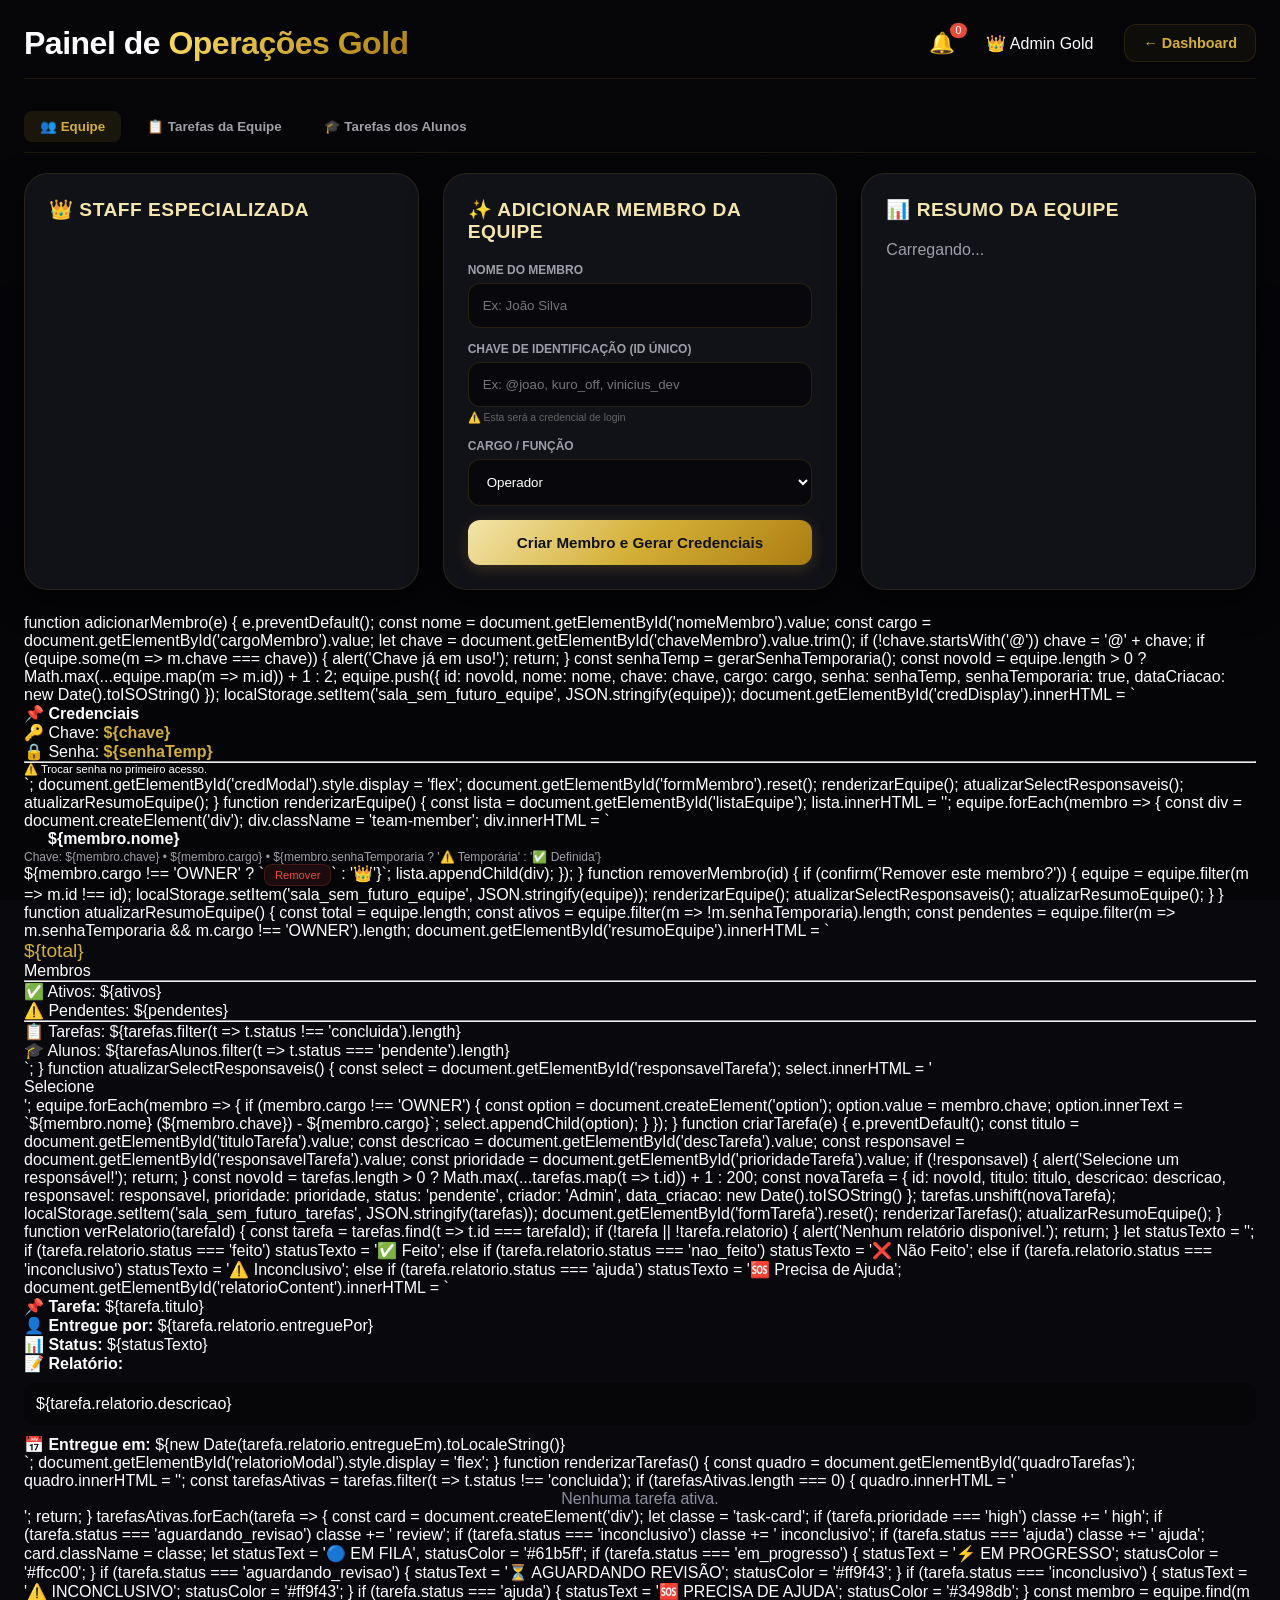
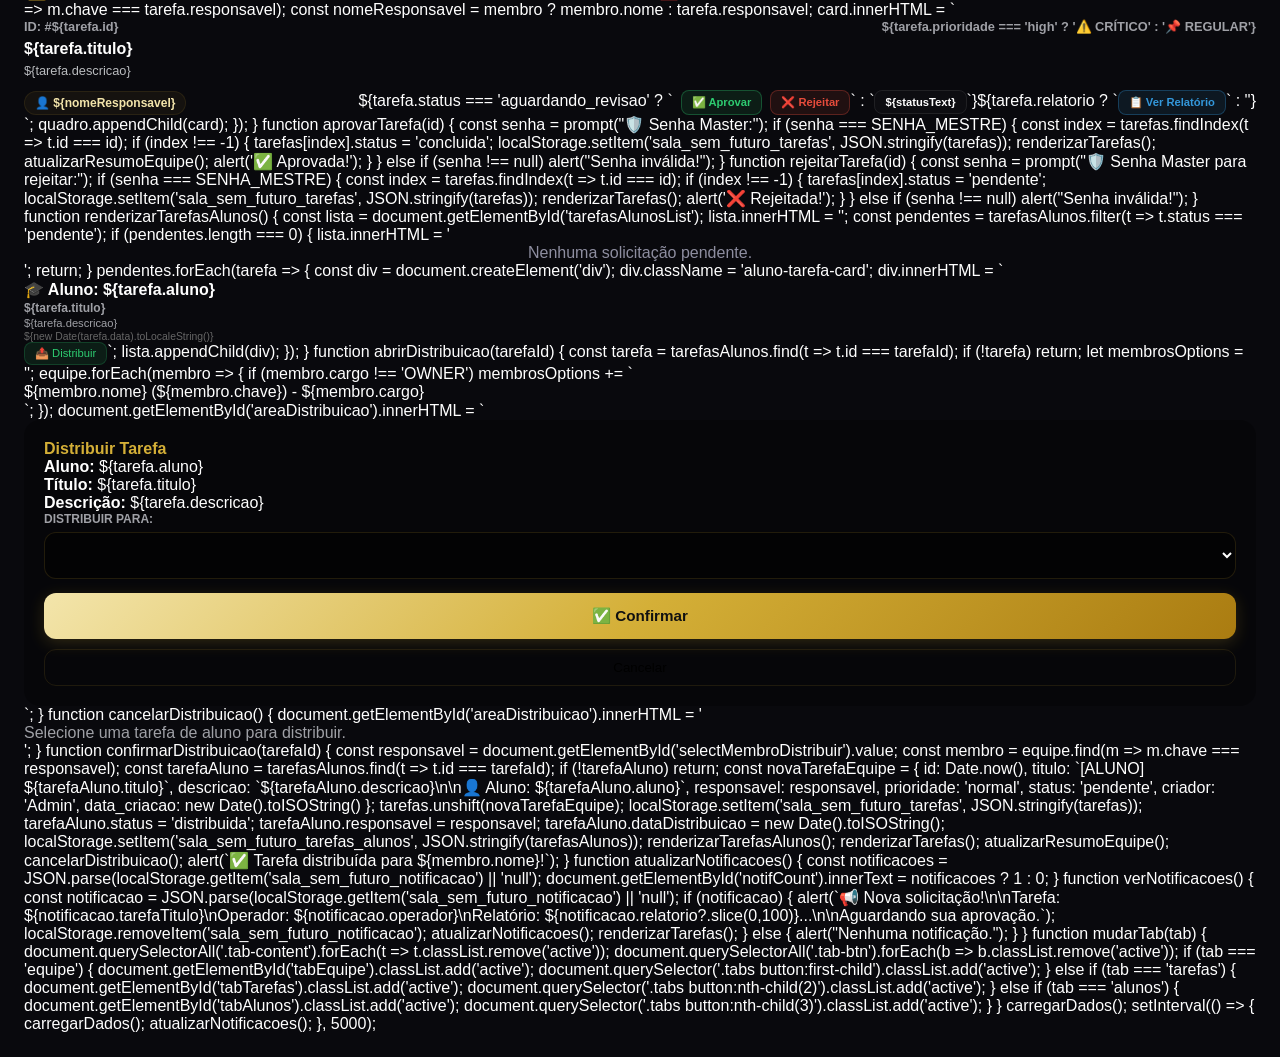
==== commit a240dee4: "Atualizar o admin.html" ====
--- a/admin.html
+++ b/admin.html
@@ -88,12 +88,8 @@
     margin-bottom: 24px;
 }
 
-@media (max-width: 1200px) {
-    .admin-grid { grid-template-columns: repeat(2, 1fr); }
-}
-@media (max-width: 768px) {
-    .admin-grid { grid-template-columns: 1fr; }
-}
+@media (max-width: 1200px) { .admin-grid { grid-template-columns: repeat(2, 1fr); } }
+@media (max-width: 768px) { .admin-grid { grid-template-columns: 1fr; } }
 
 .panel-box {
     background: var(--card);
@@ -171,14 +167,10 @@
     cursor: pointer;
     font-size: 0.7rem;
 }
-.btn-distribuir {
-    background: rgba(46,204,113,0.1);
-    border-color: rgba(46,204,113,0.2);
-    color: #2ecc71;
-}
+.btn-distribuir { background: rgba(46,204,113,0.1); border-color: rgba(46,204,113,0.2); color: #2ecc71; }
 .btn-distribuir:hover { background: rgba(46,204,113,0.2); }
 
-.task-board { display: flex; flex-direction: column; gap: 12px; max-height: 400px; overflow-y: auto; }
+.task-board { display: flex; flex-direction: column; gap: 12px; max-height: 500px; overflow-y: auto; }
 .task-card {
     background: rgba(0,0,0,0.4);
     border-left: 4px solid var(--primary);
@@ -191,6 +183,8 @@
 .task-card.high { border-left-color: var(--red); }
 .task-card.review { border-left-color: var(--orange); background: rgba(255,159,67,0.05); }
 .task-card.done { border-left-color: #333; opacity: 0.4; }
+.task-card.inconclusivo { border-left-color: #ff9f43; background: rgba(255,159,67,0.05); }
+.task-card.ajuda { border-left-color: #3498db; background: rgba(52,152,219,0.05); }
 
 .task-header { display: flex; justify-content: space-between; font-size: 0.8rem; font-weight: 700; color: var(--muted); margin-bottom: 6px; }
 .task-title { font-weight: 700; font-size: 1rem; margin-bottom: 4px; color: #fff; }
@@ -209,27 +203,14 @@
 }
 .badge-status:hover { background: rgba(212,175,55,0.1); border-color: var(--primary); color: #fff !important; }
 
-.badge-approve {
-    background: rgba(46,204,113,0.1);
-    border-color: rgba(46,204,113,0.3);
-    color: #2ecc71;
-    margin-left: 8px;
-}
+.badge-approve { background: rgba(46,204,113,0.1); border-color: rgba(46,204,113,0.3); color: #2ecc71; margin-left: 8px; }
 .badge-approve:hover { background: rgba(46,204,113,0.2); color: #2ecc71 !important; }
-
-.badge-reject {
-    background: rgba(231,76,60,0.1);
-    border-color: rgba(231,76,60,0.3);
-    color: #e74c3c;
-    margin-left: 8px;
-}
+.badge-reject { background: rgba(231,76,60,0.1); border-color: rgba(231,76,60,0.3); color: #e74c3c; margin-left: 8px; }
 .badge-reject:hover { background: rgba(231,76,60,0.2); color: #e74c3c !important; }
-
-.notification-bell {
-    position: relative;
-    cursor: pointer;
-    font-size: 1.3rem;
-}
+.badge-relatorio { background: rgba(52,152,219,0.1); border-color: rgba(52,152,219,0.3); color: #3498db; }
+.badge-relatorio:hover { background: rgba(52,152,219,0.2); color: #3498db !important; }
+
+.notification-bell { position: relative; cursor: pointer; font-size: 1.3rem; }
 .notification-badge {
     position: absolute;
     top: -8px;
@@ -258,10 +239,7 @@
     border-radius: 8px;
     transition: 0.2s;
 }
-.tab-btn.active {
-    background: rgba(212,175,55,0.1);
-    color: var(--primary);
-}
+.tab-btn.active { background: rgba(212,175,55,0.1); color: var(--primary); }
 .tab-content { display: none; }
 .tab-content.active { display: block; }
 
@@ -284,11 +262,11 @@
     border: 1px solid var(--border);
     border-radius: 24px;
     padding: 28px;
-    max-width: 450px;
+    max-width: 500px;
     width: 100%;
     text-align: center;
 }
-.modal-box input {
+.modal-box input, .modal-box textarea {
     width: 100%;
     padding: 14px;
     margin: 10px 0;
@@ -297,6 +275,7 @@
     background: rgba(0,0,0,.5);
     color: white;
 }
+.modal-box textarea { resize: vertical; min-height: 120px; }
 .credential-display {
     background: rgba(0,0,0,.5);
     padding: 15px;
@@ -311,14 +290,9 @@
 
 <div class="container">
     <header class="admin-header">
-        <div>
-            <h1>Painel de <span>Operações Gold</span></h1>
-        </div>
+        <div><h1>Painel de <span>Operações Gold</span></h1></div>
         <div style="display: flex; gap: 15px; align-items: center;">
-            <div class="notification-bell" onclick="verNotificacoes()">
-                🔔
-                <span class="notification-badge" id="notifCount">0</span>
-            </div>
+            <div class="notification-bell" onclick="verNotificacoes()">🔔<span class="notification-badge" id="notifCount">0</span></div>
             <span class="user-badge" style="padding: 8px 16px;">👑 Admin Gold</span>
             <a href="dashboard.html" class="btn-back">← Dashboard</a>
         </div>
@@ -330,190 +304,93 @@
         <button class="tab-btn" onclick="mudarTab('alunos')">🎓 Tarefas dos Alunos</button>
     </div>
 
-    <!-- TAB EQUIPE -->
     <div id="tabEquipe" class="tab-content active">
         <div class="admin-grid">
-            <div class="panel-box">
-                <h3>👑 Staff Especializada</h3>
-                <div class="team-list" id="listaEquipe"></div>
-            </div>
+            <div class="panel-box"><h3>👑 Staff Especializada</h3><div class="team-list" id="listaEquipe"></div></div>
             <div class="panel-box">
                 <h3>✨ Adicionar Membro da Equipe</h3>
                 <form id="formMembro" onsubmit="adicionarMembro(event)">
-                    <div class="form-group">
-                        <label>Nome do Membro</label>
-                        <input type="text" id="nomeMembro" placeholder="Ex: João Silva" required>
-                    </div>
-                    <div class="form-group">
-                        <label>Chave de Identificação (ID Único)</label>
-                        <input type="text" id="chaveMembro" placeholder="Ex: @joao, kuro_off, vinicius_dev" required>
-                        <small style="color:#666; font-size:0.65rem;">⚠️ Esta será a credencial de login do membro</small>
-                    </div>
-                    <div class="form-group">
-                        <label>Cargo / Função</label>
-                        <select id="cargoMembro">
-                            <option value="OPERADOR">Operador</option>
-                            <option value="MODERADOR">Moderador</option>
-                            <option value="SUPORTE">Suporte Técnico</option>
-                        </select>
-                    </div>
+                    <div class="form-group"><label>Nome do Membro</label><input type="text" id="nomeMembro" placeholder="Ex: João Silva" required></div>
+                    <div class="form-group"><label>Chave de Identificação (ID Único)</label><input type="text" id="chaveMembro" placeholder="Ex: @joao, kuro_off, vinicius_dev" required><small style="color:#666; font-size:0.65rem;">⚠️ Esta será a credencial de login</small></div>
+                    <div class="form-group"><label>Cargo / Função</label><select id="cargoMembro"><option value="OPERADOR">Operador</option><option value="MODERADOR">Moderador</option><option value="SUPORTE">Suporte Técnico</option></select></div>
                     <button type="submit" class="btn-submit">Criar Membro e Gerar Credenciais</button>
                 </form>
             </div>
-            <div class="panel-box">
-                <h3>📊 Resumo da Equipe</h3>
-                <div id="resumoEquipe"><p style="color: var(--muted);">Carregando...</p></div>
-            </div>
+            <div class="panel-box"><h3>📊 Resumo da Equipe</h3><div id="resumoEquipe"><p style="color: var(--muted);">Carregando...</p></div></div>
         </div>
     </div>
 
-    <!-- TAB TAREFAS DA EQUIPE -->
     <div id="tabTarefas" class="tab-content">
         <div class="admin-grid">
             <div class="panel-box">
                 <h3>🔱 Despachar Ordem de Serviço</h3>
                 <form id="formTarefa" onsubmit="criarTarefa(event)">
-                    <div class="form-group">
-                        <label>Título do Objetivo</label>
-                        <input type="text" id="tituloTarefa" placeholder="Ex: Corrigir Bypass do CMSP" required>
-                    </div>
-                    <div class="form-group">
-                        <label>Descrição detalhada</label>
-                        <textarea id="descTarefa" placeholder="Descreva os detalhes operacionais..." required></textarea>
-                    </div>
-                    <div class="form-group">
-                        <label>Direcionar para quem? (Chave do membro)</label>
-                        <select id="responsavelTarefa"></select>
-                    </div>
-                    <div class="form-group">
-                        <label>Prioridade</label>
-                        <select id="prioridadeTarefa">
-                            <option value="normal">Normal (Dourada)</option>
-                            <option value="high">CRÍTICO (Vermelha)</option>
-                        </select>
-                    </div>
+                    <div class="form-group"><label>Título</label><input type="text" id="tituloTarefa" placeholder="Ex: Corrigir Bypass" required></div>
+                    <div class="form-group"><label>Descrição</label><textarea id="descTarefa" placeholder="Detalhes operacionais..." required></textarea></div>
+                    <div class="form-group"><label>Responsável</label><select id="responsavelTarefa"></select></div>
+                    <div class="form-group"><label>Prioridade</label><select id="prioridadeTarefa"><option value="normal">Normal</option><option value="high">CRÍTICO</option></select></div>
                     <button type="submit" class="btn-submit">Disparar Diretriz</button>
                 </form>
             </div>
-            <div class="panel-box">
-                <h3>📊 Tarefas em Andamento</h3>
-                <div class="task-board" id="quadroTarefas"></div>
-            </div>
+            <div class="panel-box"><h3>📊 Fluxo Operacional</h3><div class="task-board" id="quadroTarefas"></div></div>
         </div>
     </div>
 
-    <!-- TAB TAREFAS DOS ALUNOS -->
     <div id="tabAlunos" class="tab-content">
         <div class="admin-grid">
-            <div class="panel-box">
-                <h3>📥 Solicitações dos Alunos</h3>
-                <div class="tarefas-alunos-list" id="tarefasAlunosList"></div>
-            </div>
-            <div class="panel-box">
-                <h3>📤 Distribuir para Equipe</h3>
-                <div id="areaDistribuicao"><p style="color: var(--muted);">Selecione uma tarefa de aluno para distribuir.</p></div>
-            </div>
+            <div class="panel-box"><h3>📥 Solicitações dos Alunos</h3><div class="tarefas-alunos-list" id="tarefasAlunosList"></div></div>
+            <div class="panel-box"><h3>📤 Distribuir para Equipe</h3><div id="areaDistribuicao"><p style="color: var(--muted);">Selecione uma tarefa de aluno para distribuir.</p></div></div>
         </div>
     </div>
 </div>
 
-<div class="modal" id="credModal">
-    <div class="modal-box">
-        <h3 style="color: var(--primary);">🎉 Credenciais Geradas!</h3>
-        <div class="credential-display" id="credDisplay"></div>
-        <p style="color: #8e8ea0; font-size: 0.8rem;">⚠️ Salve estas credenciais. O membro deverá trocar a senha no primeiro acesso.</p>
-        <button class="btn-submit" onclick="fecharModalCred()">Fechar</button>
-    </div>
-</div>
+<div class="modal" id="credModal"><div class="modal-box"><h3 style="color: var(--primary);">🎉 Credenciais Geradas!</h3><div class="credential-display" id="credDisplay"></div><p style="color: #8e8ea0; font-size: 0.8rem;">⚠️ Salve estas credenciais. O membro deverá trocar a senha no primeiro acesso.</p><button class="btn-submit" onclick="fecharModalCred()">Fechar</button></div></div>
+
+<div class="modal" id="relatorioModal"><div class="modal-box"><h3 style="color: var(--primary);">📋 Relatório da Tarefa</h3><div id="relatorioContent"></div><button class="btn-submit" onclick="fecharModalRelatorio()">Fechar</button></div></div>
 
 <script>
 const SENHA_MESTRE = "admin123";
-let equipe = [];
-let tarefas = [];
-let tarefasAlunos = [];
+let equipe = [], tarefas = [], tarefasAlunos = [];
 
 function carregarDados() {
     equipe = JSON.parse(localStorage.getItem('sala_sem_futuro_equipe') || '[]');
     if (equipe.length === 0) {
-        equipe = [
-            { id: 1, nome: "Admin Gold", chave: "@admin", cargo: "OWNER", senha: "admin123", senhaTemporaria: false, dataCriacao: new Date().toISOString() }
-        ];
+        equipe = [{ id: 1, nome: "Admin Gold", chave: "@admin", cargo: "OWNER", senha: "admin123", senhaTemporaria: false, dataCriacao: new Date().toISOString() }];
         localStorage.setItem('sala_sem_futuro_equipe', JSON.stringify(equipe));
     }
-    
     tarefas = JSON.parse(localStorage.getItem('sala_sem_futuro_tarefas') || '[]');
     if (tarefas.length === 0) {
-        tarefas = [
-            { id: 101, titulo: "Configurar sistema de logs", descricao: "Implementar logging de todas as ações dos usuários.", responsavel: "@admin", prioridade: "normal", status: "concluida", criador: "Admin", data_criacao: new Date().toISOString() }
-        ];
+        tarefas = [{ id: 101, titulo: "Configurar sistema de logs", descricao: "Implementar logging...", responsavel: "@admin", prioridade: "normal", status: "concluida", criador: "Admin", data_criacao: new Date().toISOString() }];
         localStorage.setItem('sala_sem_futuro_tarefas', JSON.stringify(tarefas));
     }
-    
     tarefasAlunos = JSON.parse(localStorage.getItem('sala_sem_futuro_tarefas_alunos') || '[]');
     if (tarefasAlunos.length === 0) {
         tarefasAlunos = [
-            { id: 1, aluno: "aluno_123", titulo: "Erro ao fazer login", descricao: "Não consigo acessar minha conta após atualização.", status: "pendente", data: new Date().toISOString() },
-            { id: 2, aluno: "aluno_456", titulo: "Módulo não carrega", descricao: "O KuroSpeak IA não abre no meu dashboard.", status: "pendente", data: new Date().toISOString() }
+            { id: 1, aluno: "aluno_123", titulo: "Erro ao fazer login", descricao: "Não consigo acessar minha conta.", status: "pendente", data: new Date().toISOString() },
+            { id: 2, aluno: "aluno_456", titulo: "Módulo não carrega", descricao: "KuroSpeak IA não abre.", status: "pendente", data: new Date().toISOString() }
         ];
         localStorage.setItem('sala_sem_futuro_tarefas_alunos', JSON.stringify(tarefasAlunos));
     }
-    
-    renderizarEquipe();
-    renderizarTarefas();
-    renderizarTarefasAlunos();
-    atualizarSelectResponsaveis();
-    atualizarNotificacoes();
-    atualizarResumoEquipe();
-}
-
-function gerarSenhaTemporaria() {
-    const chars = 'ABCDEFGHJKLMNPQRSTUVWXYZabcdefghijkmnpqrstuvwxyz23456789';
-    let senha = '';
-    for (let i = 0; i < 8; i++) senha += chars.charAt(Math.floor(Math.random() * chars.length));
-    return senha;
-}
-
+    renderizarEquipe(); renderizarTarefas(); renderizarTarefasAlunos(); atualizarSelectResponsaveis(); atualizarNotificacoes(); atualizarResumoEquipe();
+}
+
+function gerarSenhaTemporaria() { const chars = 'ABCDEFGHJKLMNPQRSTUVWXYZabcdefghijkmnpqrstuvwxyz23456789'; let s = ''; for (let i = 0; i < 8; i++) s += chars.charAt(Math.floor(Math.random() * chars.length)); return s; }
 function fecharModalCred() { document.getElementById('credModal').style.display = 'none'; }
+function fecharModalRelatorio() { document.getElementById('relatorioModal').style.display = 'none'; }
 </script>
-<script>
 function adicionarMembro(e) {
     e.preventDefault();
     const nome = document.getElementById('nomeMembro').value;
     const cargo = document.getElementById('cargoMembro').value;
     let chave = document.getElementById('chaveMembro').value.trim();
-    
     if (!chave.startsWith('@')) chave = '@' + chave;
-    
-    if (equipe.some(m => m.chave === chave)) {
-        alert('Esta chave de identificação já está em uso!');
-        return;
-    }
-    
+    if (equipe.some(m => m.chave === chave)) { alert('Chave já em uso!'); return; }
     const senhaTemp = gerarSenhaTemporaria();
     const novoId = equipe.length > 0 ? Math.max(...equipe.map(m => m.id)) + 1 : 2;
-    
-    equipe.push({
-        id: novoId,
-        nome: nome,
-        chave: chave,
-        cargo: cargo,
-        senha: senhaTemp,
-        senhaTemporaria: true,
-        dataCriacao: new Date().toISOString()
-    });
-    
+    equipe.push({ id: novoId, nome: nome, chave: chave, cargo: cargo, senha: senhaTemp, senhaTemporaria: true, dataCriacao: new Date().toISOString() });
     localStorage.setItem('sala_sem_futuro_equipe', JSON.stringify(equipe));
-    
-    document.getElementById('credDisplay').innerHTML = `
-        <p><strong>📌 Credenciais de Acesso</strong></p>
-        <p>🔑 Chave: <strong style="color: #d4af37;">${chave}</strong></p>
-        <p>🔒 Senha Temporária: <strong style="color: #d4af37;">${senhaTemp}</strong></p>
-        <hr style="border-color: #333; margin: 10px 0;">
-        <p style="font-size: 0.7rem;">⚠️ O membro deverá trocar a senha no primeiro acesso.</p>
-        <p style="font-size: 0.7rem;">🔗 Link de acesso: <strong>equipe.html</strong></p>
-    `;
+    document.getElementById('credDisplay').innerHTML = `<p><strong>📌 Credenciais</strong></p><p>🔑 Chave: <strong style="color:#d4af37;">${chave}</strong></p><p>🔒 Senha: <strong style="color:#d4af37;">${senhaTemp}</strong></p><hr><p style="font-size:0.7rem;">⚠️ Trocar senha no primeiro acesso.</p>`;
     document.getElementById('credModal').style.display = 'flex';
-    
     document.getElementById('formMembro').reset();
     renderizarEquipe();
     atualizarSelectResponsaveis();
@@ -526,19 +403,13 @@
     equipe.forEach(membro => {
         const div = document.createElement('div');
         div.className = 'team-member';
-        div.innerHTML = `
-            <div class="member-info">
-                <h4><span style="display:inline-block; width:8px; height:8px; border-radius:50%; background:${membro.senhaTemporaria ? '#ff9f43' : '#00ff88'}; margin-right:8px;"></span> ${membro.nome}</h4>
-                <p>Chave: ${membro.chave} • ${membro.cargo} • ${membro.senhaTemporaria ? '⚠️ Senha temporária' : '✅ Senha definida'}</p>
-            </div>
-            ${membro.cargo !== 'OWNER' ? `<button class="btn-remove" onclick="removerMembro(${membro.id})">Remover</button>` : '<span style="color:#d4af37;">👑</span>'}
-        `;
+        div.innerHTML = `<div class="member-info"><h4><span style="display:inline-block; width:8px; height:8px; border-radius:50%; background:${membro.senhaTemporaria ? '#ff9f43' : '#00ff88'}; margin-right:8px;"></span> ${membro.nome}</h4><p>Chave: ${membro.chave} • ${membro.cargo} • ${membro.senhaTemporaria ? '⚠️ Temporária' : '✅ Definida'}</p></div>${membro.cargo !== 'OWNER' ? `<button class="btn-remove" onclick="removerMembro(${membro.id})">Remover</button>` : '<span style="color:#d4af37;">👑</span>'}`;
         lista.appendChild(div);
     });
 }
 
 function removerMembro(id) {
-    if (confirm('Remover este membro da equipe?')) {
+    if (confirm('Remover este membro?')) {
         equipe = equipe.filter(m => m.id !== id);
         localStorage.setItem('sala_sem_futuro_equipe', JSON.stringify(equipe));
         renderizarEquipe();
@@ -551,21 +422,12 @@
     const total = equipe.length;
     const ativos = equipe.filter(m => !m.senhaTemporaria).length;
     const pendentes = equipe.filter(m => m.senhaTemporaria && m.cargo !== 'OWNER').length;
-    document.getElementById('resumoEquipe').innerHTML = `
-        <p style="color: var(--primary); font-size: 1.2rem;">${total}</p>
-        <p style="color: #8e8ea0;">Membros cadastrados</p>
-        <hr style="border-color: #333; margin: 10px 0;">
-        <p>✅ Ativos: ${ativos}</p>
-        <p>⚠️ Pendentes: ${pendentes}</p>
-        <hr style="border-color: #333; margin: 10px 0;">
-        <p>📋 Tarefas: ${tarefas.filter(t => t.status !== 'concluida').length} ativas</p>
-        <p>🎓 Alunos: ${tarefasAlunos.filter(t => t.status === 'pendente').length} solicitações</p>
-    `;
+    document.getElementById('resumoEquipe').innerHTML = `<p style="color: var(--primary); font-size: 1.2rem;">${total}</p><p>Membros</p><hr><p>✅ Ativos: ${ativos}</p><p>⚠️ Pendentes: ${pendentes}</p><hr><p>📋 Tarefas: ${tarefas.filter(t => t.status !== 'concluida').length}</p><p>🎓 Alunos: ${tarefasAlunos.filter(t => t.status === 'pendente').length}</p>`;
 }
 
 function atualizarSelectResponsaveis() {
     const select = document.getElementById('responsavelTarefa');
-    select.innerHTML = '<option value="">Selecione um membro</option>';
+    select.innerHTML = '<option value="">Selecione</option>';
     equipe.forEach(membro => {
         if (membro.cargo !== 'OWNER') {
             const option = document.createElement('option');
@@ -575,138 +437,83 @@
         }
     });
 }
-</script>
-<script>
 function criarTarefa(e) {
     e.preventDefault();
     const titulo = document.getElementById('tituloTarefa').value;
     const descricao = document.getElementById('descTarefa').value;
     const responsavel = document.getElementById('responsavelTarefa').value;
     const prioridade = document.getElementById('prioridadeTarefa').value;
-    
-    if (!responsavel) {
-        alert('Selecione um responsável para a tarefa!');
-        return;
-    }
-    
+    if (!responsavel) { alert('Selecione um responsável!'); return; }
     const novoId = tarefas.length > 0 ? Math.max(...tarefas.map(t => t.id)) + 1 : 200;
-    const novaTarefa = {
-        id: novoId,
-        titulo: titulo,
-        descricao: descricao,
-        responsavel: responsavel,
-        prioridade: prioridade,
-        status: 'pendente',
-        criador: 'Admin',
-        data_criacao: new Date().toISOString()
-    };
-    
+    const novaTarefa = { id: novoId, titulo: titulo, descricao: descricao, responsavel: responsavel, prioridade: prioridade, status: 'pendente', criador: 'Admin', data_criacao: new Date().toISOString() };
     tarefas.unshift(novaTarefa);
     localStorage.setItem('sala_sem_futuro_tarefas', JSON.stringify(tarefas));
-    
     document.getElementById('formTarefa').reset();
     renderizarTarefas();
     atualizarResumoEquipe();
 }
 
+function verRelatorio(tarefaId) {
+    const tarefa = tarefas.find(t => t.id === tarefaId);
+    if (!tarefa || !tarefa.relatorio) { alert('Nenhum relatório disponível.'); return; }
+    let statusTexto = '';
+    if (tarefa.relatorio.status === 'feito') statusTexto = '✅ Feito';
+    else if (tarefa.relatorio.status === 'nao_feito') statusTexto = '❌ Não Feito';
+    else if (tarefa.relatorio.status === 'inconclusivo') statusTexto = '⚠️ Inconclusivo';
+    else if (tarefa.relatorio.status === 'ajuda') statusTexto = '🆘 Precisa de Ajuda';
+    document.getElementById('relatorioContent').innerHTML = `<div style="text-align:left;"><p><strong>📌 Tarefa:</strong> ${tarefa.titulo}</p><p><strong>👤 Entregue por:</strong> ${tarefa.relatorio.entreguePor}</p><p><strong>📊 Status:</strong> ${statusTexto}</p><p><strong>📝 Relatório:</strong></p><div style="background:rgba(0,0,0,.3); padding:12px; border-radius:12px; margin:10px 0;">${tarefa.relatorio.descricao}</div><p><strong>📅 Entregue em:</strong> ${new Date(tarefa.relatorio.entregueEm).toLocaleString()}</p></div>`;
+    document.getElementById('relatorioModal').style.display = 'flex';
+}
+
 function renderizarTarefas() {
     const quadro = document.getElementById('quadroTarefas');
     quadro.innerHTML = '';
-    
     const tarefasAtivas = tarefas.filter(t => t.status !== 'concluida');
-    if (tarefasAtivas.length === 0) {
-        quadro.innerHTML = '<div style="text-align:center; color:#8e8ea0;">Nenhuma tarefa ativa.</div>';
-        return;
-    }
-    
+    if (tarefasAtivas.length === 0) { quadro.innerHTML = '<div style="text-align:center; color:#8e8ea0;">Nenhuma tarefa ativa.</div>'; return; }
     tarefasAtivas.forEach(tarefa => {
         const card = document.createElement('div');
         let classe = 'task-card';
         if (tarefa.prioridade === 'high') classe += ' high';
         if (tarefa.status === 'aguardando_revisao') classe += ' review';
+        if (tarefa.status === 'inconclusivo') classe += ' inconclusivo';
+        if (tarefa.status === 'ajuda') classe += ' ajuda';
         card.className = classe;
-        
-        let statusText = '🔵 EM FILA';
-        let statusColor = '#61b5ff';
+        let statusText = '🔵 EM FILA', statusColor = '#61b5ff';
         if (tarefa.status === 'em_progresso') { statusText = '⚡ EM PROGRESSO'; statusColor = '#ffcc00'; }
         if (tarefa.status === 'aguardando_revisao') { statusText = '⏳ AGUARDANDO REVISÃO'; statusColor = '#ff9f43'; }
-        
+        if (tarefa.status === 'inconclusivo') { statusText = '⚠️ INCONCLUSIVO'; statusColor = '#ff9f43'; }
+        if (tarefa.status === 'ajuda') { statusText = '🆘 PRECISA DE AJUDA'; statusColor = '#3498db'; }
         const membro = equipe.find(m => m.chave === tarefa.responsavel);
         const nomeResponsavel = membro ? membro.nome : tarefa.responsavel;
-        
-        card.innerHTML = `
-            <div class="task-header">
-                <span>ID: #${tarefa.id}</span>
-                <span style="color: ${tarefa.prioridade === 'high' ? '#e74c3c' : '#8e8ea0'};">
-                    ${tarefa.prioridade === 'high' ? '⚠️ CRÍTICO' : '📌 REGULAR'}
-                </span>
-            </div>
-            <div class="task-title">${tarefa.titulo}</div>
-            <div class="task-desc">${tarefa.descricao}</div>
-            <div class="task-footer">
-                <span class="task-user">👤 ${nomeResponsavel}</span>
-                ${tarefa.status === 'aguardando_revisao' ? `
-                    <div>
-                        <button class="badge-status badge-approve" onclick="aprovarTarefa(${tarefa.id})">✅ Aprovar</button>
-                        <button class="badge-status badge-reject" onclick="rejeitarTarefa(${tarefa.id})">❌ Rejeitar</button>
-                    </div>
-                ` : `<span class="badge-status" style="color: ${statusColor};">${statusText}</span>`}
-            </div>
-        `;
+        card.innerHTML = `<div class="task-header"><span>ID: #${tarefa.id}</span><span>${tarefa.prioridade === 'high' ? '⚠️ CRÍTICO' : '📌 REGULAR'}</span></div><div class="task-title">${tarefa.titulo}</div><div class="task-desc">${tarefa.descricao}</div><div class="task-footer"><span class="task-user">👤 ${nomeResponsavel}</span><div>${tarefa.status === 'aguardando_revisao' ? `<button class="badge-status badge-approve" onclick="aprovarTarefa(${tarefa.id})">✅ Aprovar</button><button class="badge-status badge-reject" onclick="rejeitarTarefa(${tarefa.id})">❌ Rejeitar</button>` : `<span class="badge-status" style="color: ${statusColor};">${statusText}</span>`}${tarefa.relatorio ? `<button class="badge-status badge-relatorio" onclick="verRelatorio(${tarefa.id})">📋 Ver Relatório</button>` : ''}</div></div>`;
         quadro.appendChild(card);
     });
 }
 
 function aprovarTarefa(id) {
-    const senha = prompt("🛡️ Aprovação Master necessária. Insira a Chave Ouro:");
+    const senha = prompt("🛡️ Senha Master:");
     if (senha === SENHA_MESTRE) {
         const index = tarefas.findIndex(t => t.id === id);
-        if (index !== -1) {
-            tarefas[index].status = 'concluida';
-            localStorage.setItem('sala_sem_futuro_tarefas', JSON.stringify(tarefas));
-            renderizarTarefas();
-            atualizarResumoEquipe();
-            alert('✅ Tarefa aprovada e concluída!');
-        }
-    } else if (senha !== null) { alert("Senha inválida!"); }
+        if (index !== -1) { tarefas[index].status = 'concluida'; localStorage.setItem('sala_sem_futuro_tarefas', JSON.stringify(tarefas)); renderizarTarefas(); atualizarResumoEquipe(); alert('✅ Aprovada!'); }
+    } else if (senha !== null) alert("Senha inválida!");
 }
 
 function rejeitarTarefa(id) {
-    const senha = prompt("🛡️ Aprovação Master necessária para rejeitar:");
+    const senha = prompt("🛡️ Senha Master para rejeitar:");
     if (senha === SENHA_MESTRE) {
         const index = tarefas.findIndex(t => t.id === id);
-        if (index !== -1) {
-            tarefas[index].status = 'pendente';
-            localStorage.setItem('sala_sem_futuro_tarefas', JSON.stringify(tarefas));
-            renderizarTarefas();
-            alert('❌ Tarefa rejeitada. Retornou para pendente.');
-        }
-    } else if (senha !== null) { alert("Senha inválida!"); }
-}
-</script>
-<script>
+        if (index !== -1) { tarefas[index].status = 'pendente'; localStorage.setItem('sala_sem_futuro_tarefas', JSON.stringify(tarefas)); renderizarTarefas(); alert('❌ Rejeitada!'); }
+    } else if (senha !== null) alert("Senha inválida!");
+}
 function renderizarTarefasAlunos() {
     const lista = document.getElementById('tarefasAlunosList');
     lista.innerHTML = '';
-    
     const pendentes = tarefasAlunos.filter(t => t.status === 'pendente');
-    if (pendentes.length === 0) {
-        lista.innerHTML = '<div style="text-align:center; color:#8e8ea0;">Nenhuma solicitação pendente.</div>';
-        return;
-    }
-    
+    if (pendentes.length === 0) { lista.innerHTML = '<div style="text-align:center; color:#8e8ea0;">Nenhuma solicitação pendente.</div>'; return; }
     pendentes.forEach(tarefa => {
         const div = document.createElement('div');
         div.className = 'aluno-tarefa-card';
-        div.innerHTML = `
-            <div class="member-info">
-                <h4>🎓 Aluno: ${tarefa.aluno}</h4>
-                <p><strong>${tarefa.titulo}</strong></p>
-                <p style="font-size:0.7rem;">${tarefa.descricao}</p>
-                <p style="font-size:0.65rem; color:#666;">${new Date(tarefa.data).toLocaleString()}</p>
-            </div>
-            <button class="btn-distribuir" onclick="abrirDistribuicao(${tarefa.id})">📤 Distribuir</button>
-        `;
+        div.innerHTML = `<div class="member-info"><h4>🎓 Aluno: ${tarefa.aluno}</h4><p><strong>${tarefa.titulo}</strong></p><p style="font-size:0.7rem;">${tarefa.descricao}</p><p style="font-size:0.65rem; color:#666;">${new Date(tarefa.data).toLocaleString()}</p></div><button class="btn-distribuir" onclick="abrirDistribuicao(${tarefa.id})">📤 Distribuir</button>`;
         lista.appendChild(div);
     });
 }
@@ -714,65 +521,26 @@
 function abrirDistribuicao(tarefaId) {
     const tarefa = tarefasAlunos.find(t => t.id === tarefaId);
     if (!tarefa) return;
-    
     let membrosOptions = '';
-    equipe.forEach(membro => {
-        if (membro.cargo !== 'OWNER') {
-            membrosOptions += `<option value="${membro.chave}">${membro.nome} (${membro.chave}) - ${membro.cargo}</option>`;
-        }
-    });
-    
-    document.getElementById('areaDistribuicao').innerHTML = `
-        <div style="background:rgba(0,0,0,.3); border-radius:16px; padding:20px;">
-            <h4 style="color: var(--primary);">Distribuir Tarefa</h4>
-            <p><strong>Aluno:</strong> ${tarefa.aluno}</p>
-            <p><strong>Título:</strong> ${tarefa.titulo}</p>
-            <p><strong>Descrição:</strong> ${tarefa.descricao}</p>
-            <div class="form-group">
-                <label>Distribuir para:</label>
-                <select id="selectMembroDistribuir">${membrosOptions}</select>
-            </div>
-            <button class="btn-submit" onclick="confirmarDistribuicao(${tarefa.id})">✅ Confirmar Distribuição</button>
-            <button class="btn-secondary" style="margin-top:10px; background:transparent; border:1px solid var(--border); padding:10px; width:100%; border-radius:12px;" onclick="cancelarDistribuicao()">Cancelar</button>
-        </div>
-    `;
-}
-
-function cancelarDistribuicao() {
-    document.getElementById('areaDistribuicao').innerHTML = '<p style="color: var(--muted);">Selecione uma tarefa de aluno para distribuir.</p>';
-}
+    equipe.forEach(membro => { if (membro.cargo !== 'OWNER') membrosOptions += `<option value="${membro.chave}">${membro.nome} (${membro.chave}) - ${membro.cargo}</option>`; });
+    document.getElementById('areaDistribuicao').innerHTML = `<div style="background:rgba(0,0,0,.3); border-radius:16px; padding:20px;"><h4 style="color: var(--primary);">Distribuir Tarefa</h4><p><strong>Aluno:</strong> ${tarefa.aluno}</p><p><strong>Título:</strong> ${tarefa.titulo}</p><p><strong>Descrição:</strong> ${tarefa.descricao}</p><div class="form-group"><label>Distribuir para:</label><select id="selectMembroDistribuir">${membrosOptions}</select></div><button class="btn-submit" onclick="confirmarDistribuicao(${tarefa.id})">✅ Confirmar</button><button class="btn-secondary" style="margin-top:10px; background:transparent; border:1px solid var(--border); padding:10px; width:100%; border-radius:12px;" onclick="cancelarDistribuicao()">Cancelar</button></div>`;
+}
+
+function cancelarDistribuicao() { document.getElementById('areaDistribuicao').innerHTML = '<p style="color: var(--muted);">Selecione uma tarefa de aluno para distribuir.</p>'; }
 
 function confirmarDistribuicao(tarefaId) {
     const responsavel = document.getElementById('selectMembroDistribuir').value;
     const membro = equipe.find(m => m.chave === responsavel);
     const tarefaAluno = tarefasAlunos.find(t => t.id === tarefaId);
-    
     if (!tarefaAluno) return;
-    
-    const novaTarefaEquipe = {
-        id: Date.now(),
-        titulo: `[ALUNO] ${tarefaAluno.titulo}`,
-        descricao: `${tarefaAluno.descricao}\n\n👤 Aluno responsável: ${tarefaAluno.aluno}`,
-        responsavel: responsavel,
-        prioridade: 'normal',
-        status: 'pendente',
-        criador: 'Admin',
-        data_criacao: new Date().toISOString()
-    };
-    
+    const novaTarefaEquipe = { id: Date.now(), titulo: `[ALUNO] ${tarefaAluno.titulo}`, descricao: `${tarefaAluno.descricao}\n\n👤 Aluno: ${tarefaAluno.aluno}`, responsavel: responsavel, prioridade: 'normal', status: 'pendente', criador: 'Admin', data_criacao: new Date().toISOString() };
     tarefas.unshift(novaTarefaEquipe);
     localStorage.setItem('sala_sem_futuro_tarefas', JSON.stringify(tarefas));
-    
     tarefaAluno.status = 'distribuida';
     tarefaAluno.responsavel = responsavel;
     tarefaAluno.dataDistribuicao = new Date().toISOString();
     localStorage.setItem('sala_sem_futuro_tarefas_alunos', JSON.stringify(tarefasAlunos));
-    
-    renderizarTarefasAlunos();
-    renderizarTarefas();
-    atualizarResumoEquipe();
-    cancelarDistribuicao();
-    
+    renderizarTarefasAlunos(); renderizarTarefas(); atualizarResumoEquipe(); cancelarDistribuicao();
     alert(`✅ Tarefa distribuída para ${membro.nome}!`);
 }
 
@@ -784,28 +552,19 @@
 function verNotificacoes() {
     const notificacao = JSON.parse(localStorage.getItem('sala_sem_futuro_notificacao') || 'null');
     if (notificacao) {
-        alert(`📢 Nova solicitação!\n\nTarefa: ${notificacao.tarefaTitulo}\nOperador: ${notificacao.operador}\nAguardando sua aprovação.`);
+        alert(`📢 Nova solicitação!\n\nTarefa: ${notificacao.tarefaTitulo}\nOperador: ${notificacao.operador}\nRelatório: ${notificacao.relatorio?.slice(0,100)}...\n\nAguardando sua aprovação.`);
         localStorage.removeItem('sala_sem_futuro_notificacao');
         atualizarNotificacoes();
         renderizarTarefas();
-    } else {
-        alert("Nenhuma notificação pendente.");
-    }
+    } else { alert("Nenhuma notificação."); }
 }
 
 function mudarTab(tab) {
     document.querySelectorAll('.tab-content').forEach(t => t.classList.remove('active'));
     document.querySelectorAll('.tab-btn').forEach(b => b.classList.remove('active'));
-    if (tab === 'equipe') {
-        document.getElementById('tabEquipe').classList.add('active');
-        document.querySelector('.tabs button:first-child').classList.add('active');
-    } else if (tab === 'tarefas') {
-        document.getElementById('tabTarefas').classList.add('active');
-        document.querySelector('.tabs button:nth-child(2)').classList.add('active');
-    } else if (tab === 'alunos') {
-        document.getElementById('tabAlunos').classList.add('active');
-        document.querySelector('.tabs button:nth-child(3)').classList.add('active');
-    }
+    if (tab === 'equipe') { document.getElementById('tabEquipe').classList.add('active'); document.querySelector('.tabs button:first-child').classList.add('active'); }
+    else if (tab === 'tarefas') { document.getElementById('tabTarefas').classList.add('active'); document.querySelector('.tabs button:nth-child(2)').classList.add('active'); }
+    else if (tab === 'alunos') { document.getElementById('tabAlunos').classList.add('active'); document.querySelector('.tabs button:nth-child(3)').classList.add('active'); }
 }
 
 carregarDados();
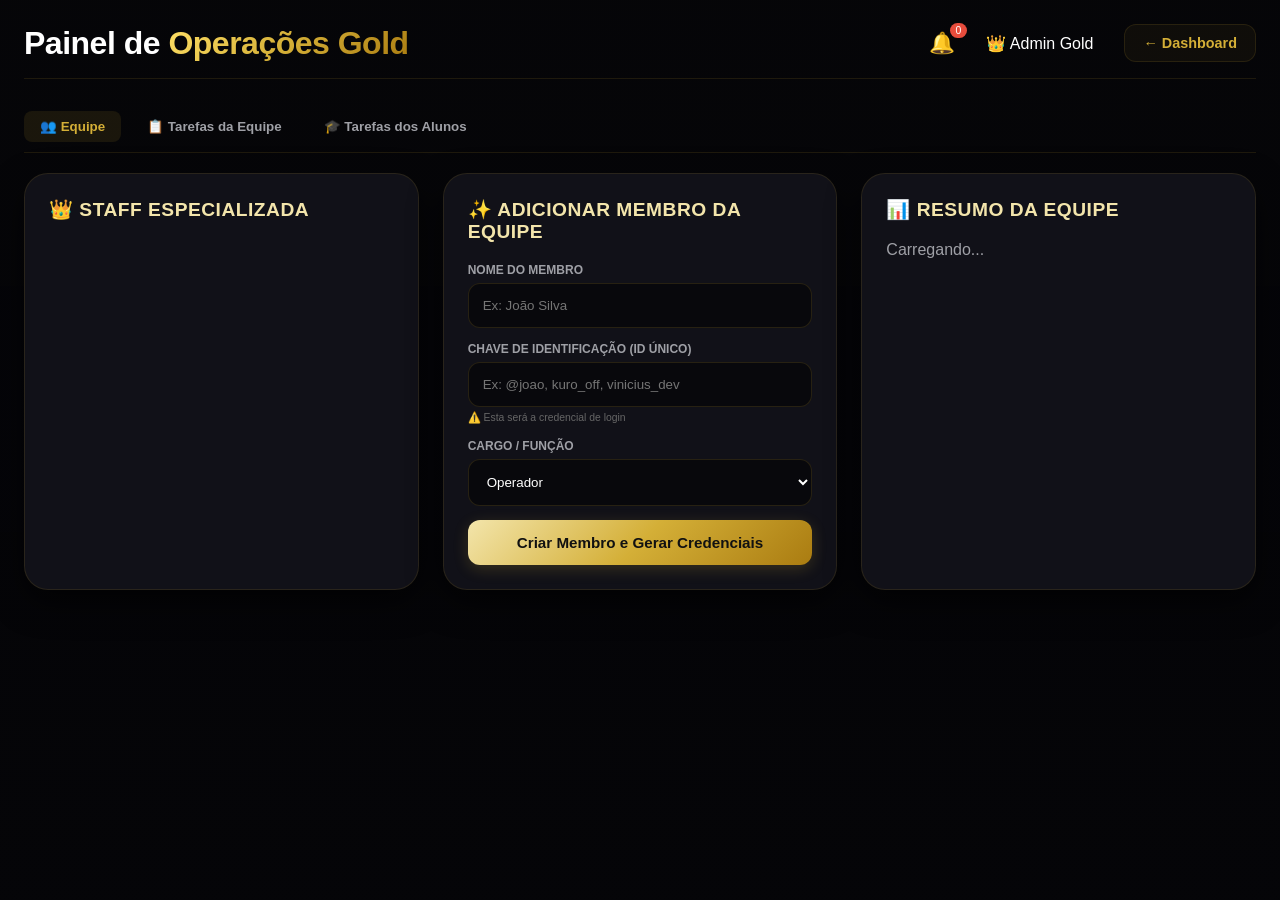
==== commit 265fe698: "Atualizar o admin.html" ====
--- a/admin.html
+++ b/admin.html
@@ -304,6 +304,7 @@
         <button class="tab-btn" onclick="mudarTab('alunos')">🎓 Tarefas dos Alunos</button>
     </div>
 
+    <!-- TAB EQUIPE -->
     <div id="tabEquipe" class="tab-content active">
         <div class="admin-grid">
             <div class="panel-box"><h3>👑 Staff Especializada</h3><div class="team-list" id="listaEquipe"></div></div>
@@ -320,6 +321,7 @@
         </div>
     </div>
 
+    <!-- TAB TAREFAS DA EQUIPE -->
     <div id="tabTarefas" class="tab-content">
         <div class="admin-grid">
             <div class="panel-box">
@@ -336,6 +338,7 @@
         </div>
     </div>
 
+    <!-- TAB TAREFAS DOS ALUNOS -->
     <div id="tabAlunos" class="tab-content">
         <div class="admin-grid">
             <div class="panel-box"><h3>📥 Solicitações dos Alunos</h3><div class="tarefas-alunos-list" id="tarefasAlunosList"></div></div>
@@ -377,7 +380,7 @@
 function gerarSenhaTemporaria() { const chars = 'ABCDEFGHJKLMNPQRSTUVWXYZabcdefghijkmnpqrstuvwxyz23456789'; let s = ''; for (let i = 0; i < 8; i++) s += chars.charAt(Math.floor(Math.random() * chars.length)); return s; }
 function fecharModalCred() { document.getElementById('credModal').style.display = 'none'; }
 function fecharModalRelatorio() { document.getElementById('relatorioModal').style.display = 'none'; }
-</script>
+
 function adicionarMembro(e) {
     e.preventDefault();
     const nome = document.getElementById('nomeMembro').value;
@@ -437,6 +440,7 @@
         }
     });
 }
+
 function criarTarefa(e) {
     e.preventDefault();
     const titulo = document.getElementById('tituloTarefa').value;
@@ -454,17 +458,7 @@
 }
 
 function verRelatorio(tarefaId) {
-    const tarefa = tarefas.find(t => t.id === tarefaId);
-    if (!tarefa || !tarefa.relatorio) { alert('Nenhum relatório disponível.'); return; }
-    let statusTexto = '';
-    if (tarefa.relatorio.status === 'feito') statusTexto = '✅ Feito';
-    else if (tarefa.relatorio.status === 'nao_feito') statusTexto = '❌ Não Feito';
-    else if (tarefa.relatorio.status === 'inconclusivo') statusTexto = '⚠️ Inconclusivo';
-    else if (tarefa.relatorio.status === 'ajuda') statusTexto = '🆘 Precisa de Ajuda';
-    document.getElementById('relatorioContent').innerHTML = `<div style="text-align:left;"><p><strong>📌 Tarefa:</strong> ${tarefa.titulo}</p><p><strong>👤 Entregue por:</strong> ${tarefa.relatorio.entreguePor}</p><p><strong>📊 Status:</strong> ${statusTexto}</p><p><strong>📝 Relatório:</strong></p><div style="background:rgba(0,0,0,.3); padding:12px; border-radius:12px; margin:10px 0;">${tarefa.relatorio.descricao}</div><p><strong>📅 Entregue em:</strong> ${new Date(tarefa.relatorio.entregueEm).toLocaleString()}</p></div>`;
-    document.getElementById('relatorioModal').style.display = 'flex';
-}
-
+    const tarefa = tarefas.find(t => 
 function renderizarTarefas() {
     const quadro = document.getElementById('quadroTarefas');
     quadro.innerHTML = '';
@@ -505,6 +499,7 @@
         if (index !== -1) { tarefas[index].status = 'pendente'; localStorage.setItem('sala_sem_futuro_tarefas', JSON.stringify(tarefas)); renderizarTarefas(); alert('❌ Rejeitada!'); }
     } else if (senha !== null) alert("Senha inválida!");
 }
+
 function renderizarTarefasAlunos() {
     const lista = document.getElementById('tarefasAlunosList');
     lista.innerHTML = '';
@@ -543,7 +538,6 @@
     renderizarTarefasAlunos(); renderizarTarefas(); atualizarResumoEquipe(); cancelarDistribuicao();
     alert(`✅ Tarefa distribuída para ${membro.nome}!`);
 }
-
 function atualizarNotificacoes() {
     const notificacoes = JSON.parse(localStorage.getItem('sala_sem_futuro_notificacao') || 'null');
     document.getElementById('notifCount').innerText = notificacoes ? 1 : 0;
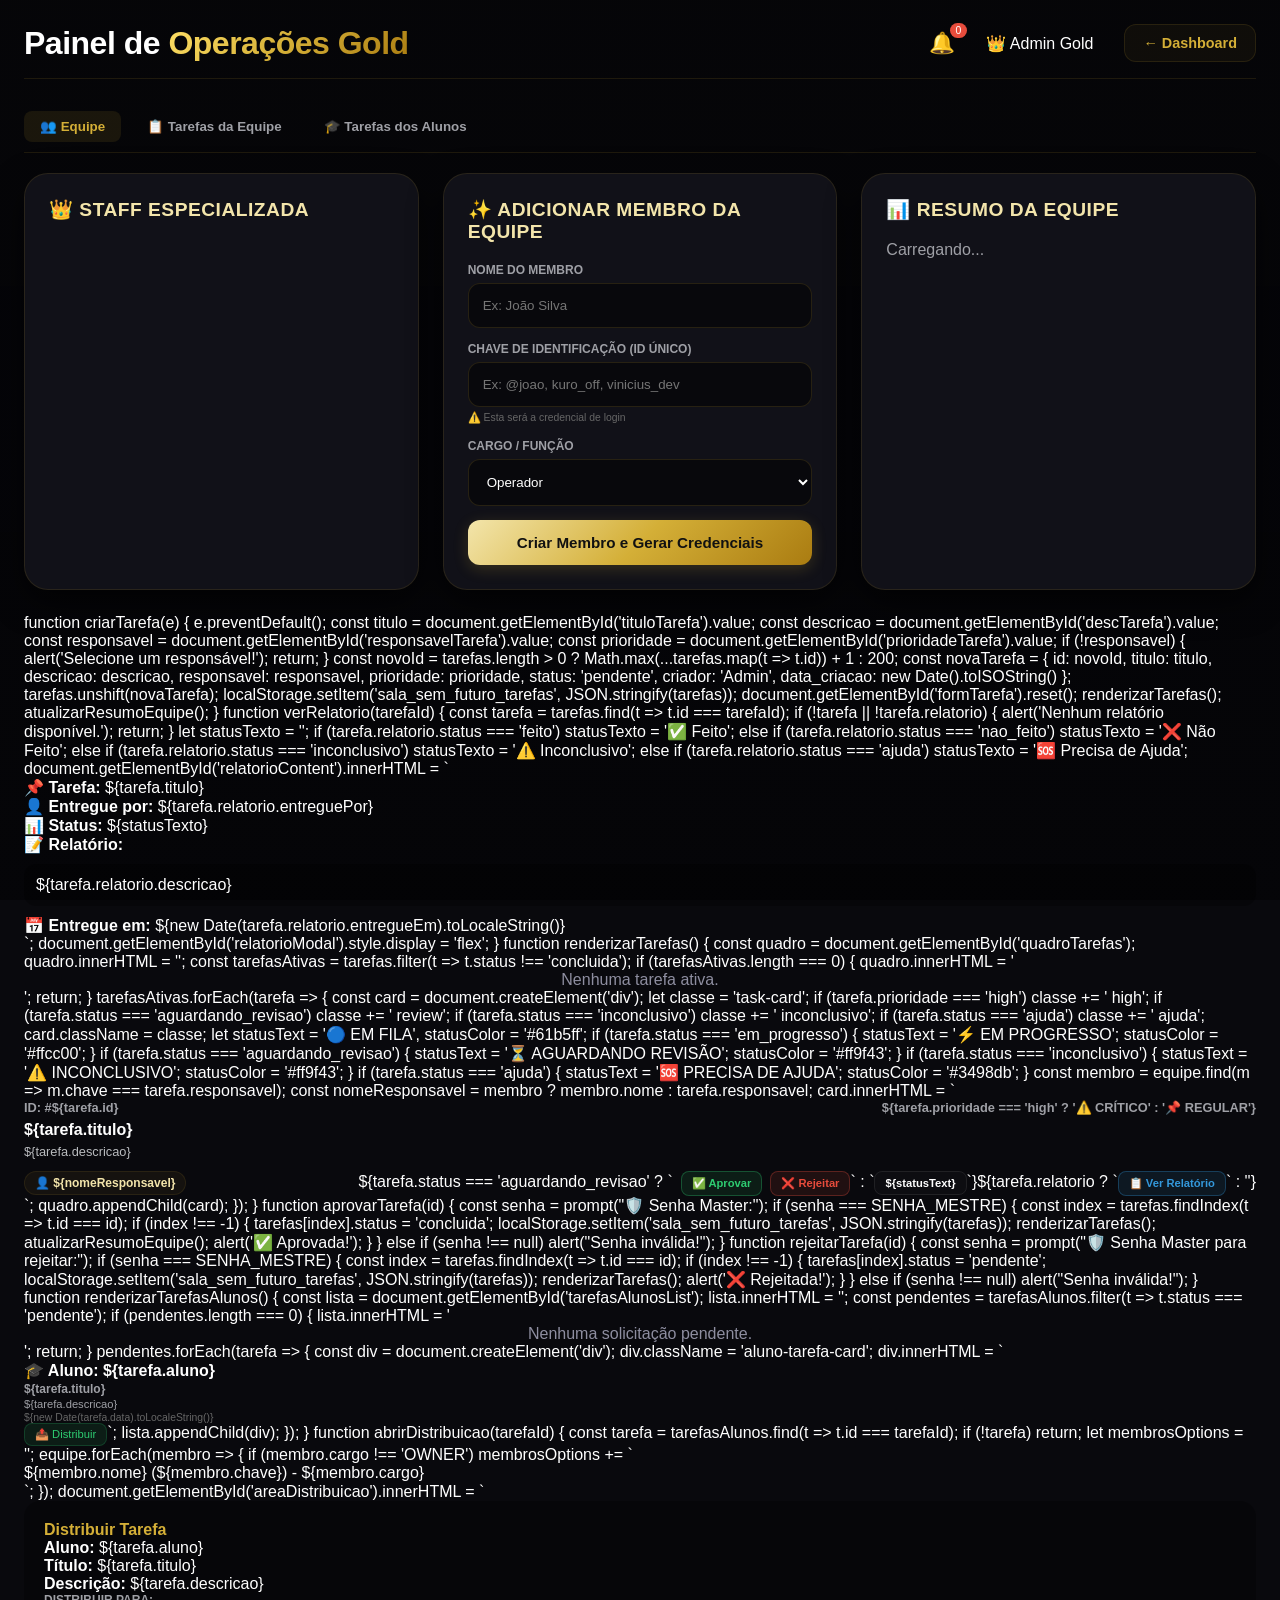
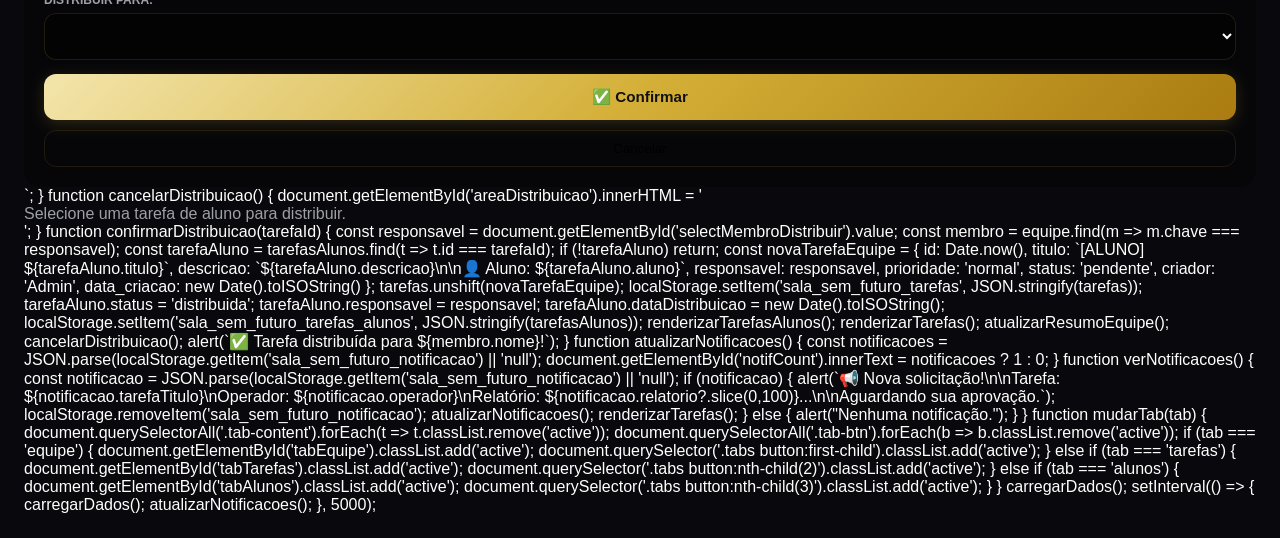
==== commit fcc402d2: "Atualizar o admin.html" ====
--- a/admin.html
+++ b/admin.html
@@ -304,7 +304,6 @@
         <button class="tab-btn" onclick="mudarTab('alunos')">🎓 Tarefas dos Alunos</button>
     </div>
 
-    <!-- TAB EQUIPE -->
     <div id="tabEquipe" class="tab-content active">
         <div class="admin-grid">
             <div class="panel-box"><h3>👑 Staff Especializada</h3><div class="team-list" id="listaEquipe"></div></div>
@@ -321,7 +320,6 @@
         </div>
     </div>
 
-    <!-- TAB TAREFAS DA EQUIPE -->
     <div id="tabTarefas" class="tab-content">
         <div class="admin-grid">
             <div class="panel-box">
@@ -338,7 +336,6 @@
         </div>
     </div>
 
-    <!-- TAB TAREFAS DOS ALUNOS -->
     <div id="tabAlunos" class="tab-content">
         <div class="admin-grid">
             <div class="panel-box"><h3>📥 Solicitações dos Alunos</h3><div class="tarefas-alunos-list" id="tarefasAlunosList"></div></div>
@@ -440,7 +437,7 @@
         }
     });
 }
-
+</script>
 function criarTarefa(e) {
     e.preventDefault();
     const titulo = document.getElementById('tituloTarefa').value;
@@ -458,7 +455,17 @@
 }
 
 function verRelatorio(tarefaId) {
-    const tarefa = tarefas.find(t => 
+    const tarefa = tarefas.find(t => t.id === tarefaId);
+    if (!tarefa || !tarefa.relatorio) { alert('Nenhum relatório disponível.'); return; }
+    let statusTexto = '';
+    if (tarefa.relatorio.status === 'feito') statusTexto = '✅ Feito';
+    else if (tarefa.relatorio.status === 'nao_feito') statusTexto = '❌ Não Feito';
+    else if (tarefa.relatorio.status === 'inconclusivo') statusTexto = '⚠️ Inconclusivo';
+    else if (tarefa.relatorio.status === 'ajuda') statusTexto = '🆘 Precisa de Ajuda';
+    document.getElementById('relatorioContent').innerHTML = `<div style="text-align:left;"><p><strong>📌 Tarefa:</strong> ${tarefa.titulo}</p><p><strong>👤 Entregue por:</strong> ${tarefa.relatorio.entreguePor}</p><p><strong>📊 Status:</strong> ${statusTexto}</p><p><strong>📝 Relatório:</strong></p><div style="background:rgba(0,0,0,.3); padding:12px; border-radius:12px; margin:10px 0;">${tarefa.relatorio.descricao}</div><p><strong>📅 Entregue em:</strong> ${new Date(tarefa.relatorio.entregueEm).toLocaleString()}</p></div>`;
+    document.getElementById('relatorioModal').style.display = 'flex';
+}
+
 function renderizarTarefas() {
     const quadro = document.getElementById('quadroTarefas');
     quadro.innerHTML = '';
@@ -499,7 +506,6 @@
         if (index !== -1) { tarefas[index].status = 'pendente'; localStorage.setItem('sala_sem_futuro_tarefas', JSON.stringify(tarefas)); renderizarTarefas(); alert('❌ Rejeitada!'); }
     } else if (senha !== null) alert("Senha inválida!");
 }
-
 function renderizarTarefasAlunos() {
     const lista = document.getElementById('tarefasAlunosList');
     lista.innerHTML = '';
@@ -538,6 +544,7 @@
     renderizarTarefasAlunos(); renderizarTarefas(); atualizarResumoEquipe(); cancelarDistribuicao();
     alert(`✅ Tarefa distribuída para ${membro.nome}!`);
 }
+
 function atualizarNotificacoes() {
     const notificacoes = JSON.parse(localStorage.getItem('sala_sem_futuro_notificacao') || 'null');
     document.getElementById('notifCount').innerText = notificacoes ? 1 : 0;
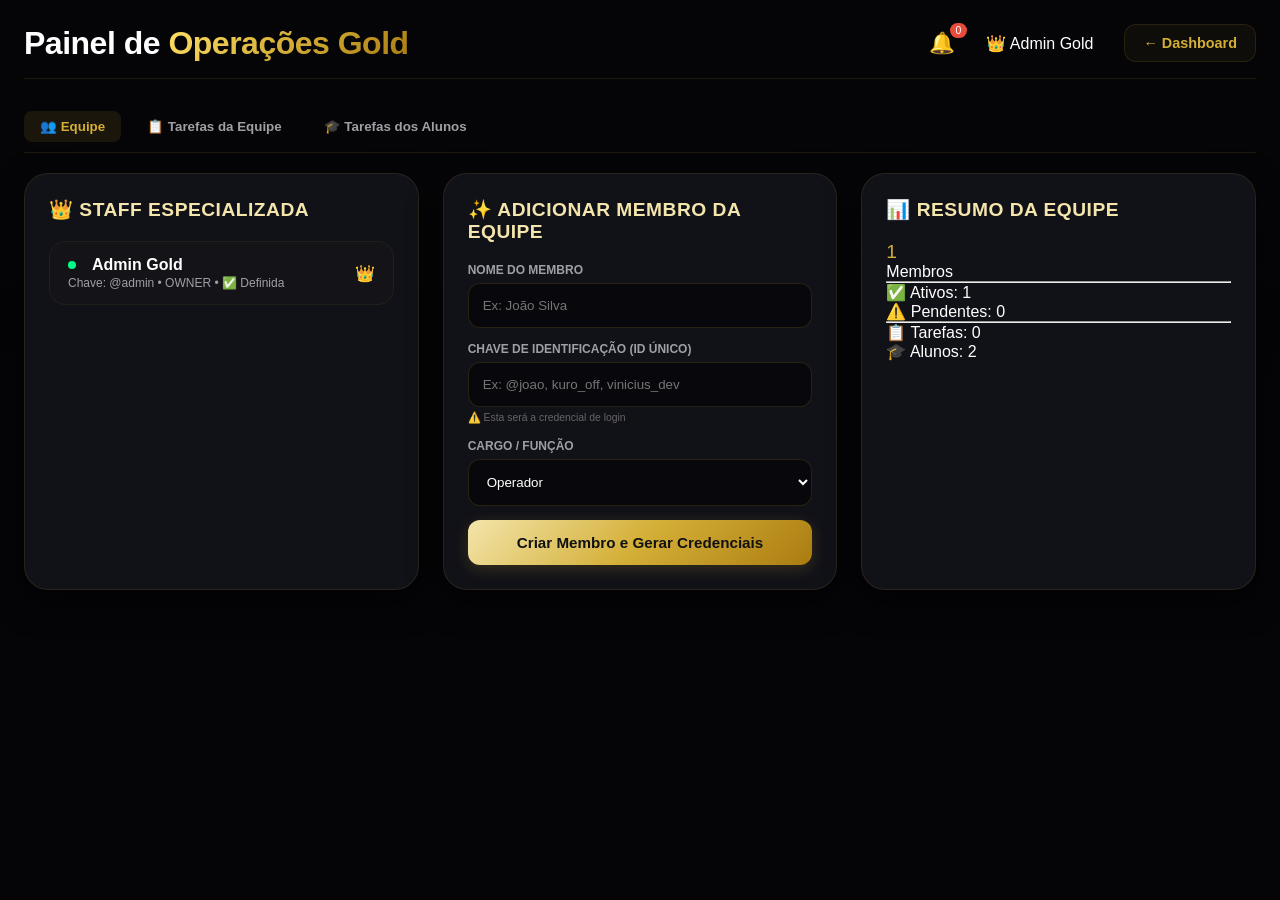
==== commit 7d51042d: "Atualizar o admin.html" ====
--- a/admin.html
+++ b/admin.html
@@ -438,6 +438,7 @@
     });
 }
 </script>
+<script>
 function criarTarefa(e) {
     e.preventDefault();
     const titulo = document.getElementById('tituloTarefa').value;
@@ -506,6 +507,8 @@
         if (index !== -1) { tarefas[index].status = 'pendente'; localStorage.setItem('sala_sem_futuro_tarefas', JSON.stringify(tarefas)); renderizarTarefas(); alert('❌ Rejeitada!'); }
     } else if (senha !== null) alert("Senha inválida!");
 }
+</script>
+<script>
 function renderizarTarefasAlunos() {
     const lista = document.getElementById('tarefasAlunosList');
     lista.innerHTML = '';
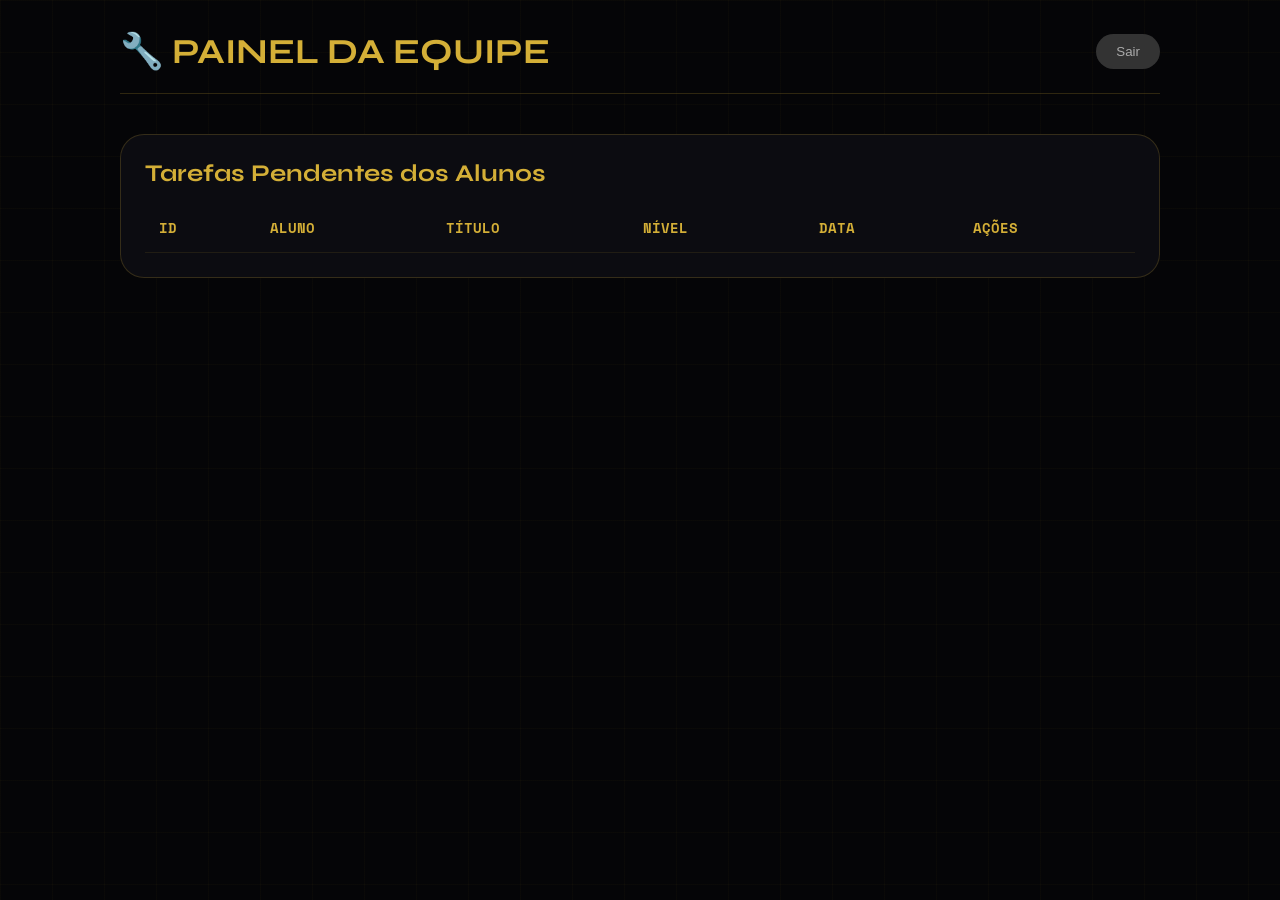
==== commit 912e4d57: "Atualizar o admin.html" ====
--- a/admin.html
+++ b/admin.html
@@ -3,576 +3,114 @@
 <head>
 <meta charset="UTF-8">
 <meta name="viewport" content="width=device-width, initial-scale=1.0">
-<title>Sala sem Futuro OS - Gold Management</title>
+<title>Sala sem Futuro OS — Admin</title>
+<link href="https://fonts.googleapis.com/css2?family=Space+Mono:wght@400;700&family=Syne:wght@700;800;900&display=swap" rel="stylesheet">
 <style>
 :root {
-    --bg: #09090d;
-    --card: #111118;
-    --border: rgba(212, 175, 55, 0.12);
-    --primary: #d4af37;
-    --secondary: #f3e5ab;
-    --gold-glow: rgba(212, 175, 55, 0.35);
-    --text: #ffffff;
-    --muted: #9fa0a6;
-    --green: #2ecc71;
-    --red: #e74c3c;
-    --blue: #3498db;
-    --orange: #ff9f43;
+  --bg: #050507; --card: rgba(13,13,18,0.95); --gold: #d4af37;
+  --border: rgba(212,175,55,0.2);
+}
+* { margin:0; padding:0; box-sizing:border-box; }
+body {
+  font-family: 'Syne', sans-serif; background: var(--bg); color: #e8e8f0;
+  min-height: 100vh;
+}
+.bg-grid { position:fixed; inset:0; background-image: linear-gradient(rgba(212,175,55,0.03) 1px,transparent 1px), linear-gradient(90deg,rgba(212,175,55,0.03) 1px,transparent 1px); background-size:52px 52px; z-index:0; }
+
+.page { position:relative; z-index:1; max-width:1100px; margin:0 auto; padding:30px; }
+
+.header {
+  display:flex; justify-content:space-between; align-items:center;
+  margin-bottom:40px; padding-bottom:20px; border-bottom:1px solid var(--border);
+}
+.header h1 { font-size:2.2rem; color:var(--gold); }
+
+.card {
+  background: var(--card); border:1px solid var(--border);
+  border-radius:24px; padding:24px; margin-bottom:24px;
 }
 
-* { margin: 0; padding: 0; box-sizing: border-box; font-family: 'Segoe UI', sans-serif; }
+table {
+  width:100%; border-collapse:collapse; margin-top:16px;
+}
+th, td {
+  padding:14px; text-align:left; border-bottom:1px solid rgba(212,175,55,0.1);
+  font-family: 'Space Mono', monospace;
+}
+th { color:var(--gold); font-size:0.85rem; text-transform:uppercase; }
 
-body {
-    background: var(--bg);
-    color: var(--text);
-    min-height: 100vh;
-    padding: 24px;
-    position: relative;
+.btn {
+  padding:10px 20px; border:none; border-radius:12px; cursor:pointer;
+  font-weight:700;
 }
-
-body::before {
-    content: '';
-    position: fixed;
-    inset: 0;
-    background: url('https://i.postimg.cc/gky5YNH2/1778823817951-3.jpg') center/cover no-repeat;
-    opacity: .02;
-    z-index: -2;
-}
-
-body::after {
-    content: '';
-    position: fixed;
-    inset: 0;
-    background: linear-gradient(to bottom, rgba(5,5,8,0.85), rgba(5,5,8,0.98));
-    z-index: -1;
-}
-
-.container { max-width: 1400px; margin: 0 auto; }
-
-.admin-header {
-    display: flex;
-    justify-content: space-between;
-    align-items: center;
-    margin-bottom: 32px;
-    padding-bottom: 16px;
-    border-bottom: 1px solid var(--border);
-    flex-wrap: wrap;
-    gap: 15px;
-}
-
-.admin-header h1 { font-size: 2rem; font-weight: 800; letter-spacing: -0.5px; }
-.admin-header h1 span { 
-    background: linear-gradient(135deg, #ffe066, #d4af37, #aa7c11);
-    -webkit-background-clip: text;
-    -webkit-text-fill-color: transparent;
-}
-
-.btn-back {
-    background: rgba(212, 175, 55, 0.05);
-    border: 1px solid var(--border);
-    color: var(--primary);
-    padding: 10px 18px;
-    border-radius: 12px;
-    cursor: pointer;
-    font-weight: 700;
-    text-decoration: none;
-    font-size: 0.9rem;
-    transition: 0.3s;
-}
-.btn-back:hover { color: white; border-color: var(--primary); box-shadow: 0 0 12px var(--gold-glow); }
-
-.admin-grid {
-    display: grid;
-    grid-template-columns: repeat(3, 1fr);
-    gap: 24px;
-    margin-bottom: 24px;
-}
-
-@media (max-width: 1200px) { .admin-grid { grid-template-columns: repeat(2, 1fr); } }
-@media (max-width: 768px) { .admin-grid { grid-template-columns: 1fr; } }
-
-.panel-box {
-    background: var(--card);
-    border: 1px solid var(--border);
-    border-radius: 24px;
-    padding: 24px;
-    box-shadow: 0 12px 32px rgba(0,0,0,0.6);
-    transition: border-color 0.3s;
-}
-.panel-box:hover { border-color: rgba(212, 175, 55, 0.25); }
-
-.panel-box h3 {
-    font-size: 1.2rem;
-    font-weight: 800;
-    margin-bottom: 20px;
-    display: flex;
-    align-items: center;
-    gap: 10px;
-    color: var(--secondary);
-    text-transform: uppercase;
-    letter-spacing: 0.5px;
-}
-
-.form-group { margin-bottom: 14px; }
-.form-group label { display: block; font-size: 0.75rem; font-weight: 700; color: var(--muted); text-transform: uppercase; margin-bottom: 6px; }
-.form-group input, .form-group select, .form-group textarea {
-    width: 100%;
-    padding: 14px;
-    border-radius: 12px;
-    border: 1px solid rgba(212, 175, 55, 0.15);
-    background: rgba(0,0,0,.5);
-    color: white;
-    outline: none;
-    transition: 0.2s;
-}
-.form-group input:focus, .form-group select:focus, .form-group textarea:focus {
-    border-color: var(--primary);
-    box-shadow: 0 0 8px var(--gold-glow);
-}
-.form-group textarea { resize: none; height: 70px; }
-
-.btn-submit {
-    width: 100%;
-    padding: 14px;
-    border: none;
-    border-radius: 12px;
-    font-weight: 800;
-    font-size: 0.95rem;
-    background: linear-gradient(135deg, #f3e5ab, #d4af37, #aa7c11);
-    color: #111;
-    cursor: pointer;
-    transition: 0.3s;
-    box-shadow: 0 4px 15px rgba(212, 175, 55, 0.2);
-}
-.btn-submit:hover { transform: translateY(-1px); box-shadow: 0 6px 20px rgba(212, 175, 55, 0.4); filter: brightness(1.1); }
-
-.team-list, .tarefas-alunos-list { display: flex; flex-direction: column; gap: 12px; max-height: 350px; overflow-y: auto; }
-.team-member, .aluno-tarefa-card {
-    display: flex;
-    justify-content: space-between;
-    align-items: center;
-    padding: 14px 18px;
-    background: rgba(212,175,55,0.02);
-    border: 1px solid rgba(212,175,55,0.06);
-    border-radius: 16px;
-}
-.member-info h4 { font-size: 1rem; font-weight: 700; display: flex; align-items: center; gap: 8px; }
-.member-info p { font-size: 0.75rem; color: var(--muted); margin-top: 2px; }
-.btn-remove, .btn-distribuir {
-    background: rgba(231,76,60,0.1);
-    border: 1px solid rgba(231,76,60,0.2);
-    color: #e74c3c;
-    padding: 4px 10px;
-    border-radius: 8px;
-    cursor: pointer;
-    font-size: 0.7rem;
-}
-.btn-distribuir { background: rgba(46,204,113,0.1); border-color: rgba(46,204,113,0.2); color: #2ecc71; }
-.btn-distribuir:hover { background: rgba(46,204,113,0.2); }
-
-.task-board { display: flex; flex-direction: column; gap: 12px; max-height: 500px; overflow-y: auto; }
-.task-card {
-    background: rgba(0,0,0,0.4);
-    border-left: 4px solid var(--primary);
-    padding: 16px;
-    border-radius: 0 16px 16px 0;
-    border-top: 1px solid var(--border);
-    border-right: 1px solid var(--border);
-    border-bottom: 1px solid var(--border);
-}
-.task-card.high { border-left-color: var(--red); }
-.task-card.review { border-left-color: var(--orange); background: rgba(255,159,67,0.05); }
-.task-card.done { border-left-color: #333; opacity: 0.4; }
-.task-card.inconclusivo { border-left-color: #ff9f43; background: rgba(255,159,67,0.05); }
-.task-card.ajuda { border-left-color: #3498db; background: rgba(52,152,219,0.05); }
-
-.task-header { display: flex; justify-content: space-between; font-size: 0.8rem; font-weight: 700; color: var(--muted); margin-bottom: 6px; }
-.task-title { font-weight: 700; font-size: 1rem; margin-bottom: 4px; color: #fff; }
-.task-desc { font-size: 0.8rem; color: #b9bbbe; line-height: 1.4; margin-bottom: 10px; }
-.task-footer { display: flex; justify-content: space-between; align-items: center; margin-top: 10px; flex-wrap: wrap; gap: 8px; }
-.task-user { font-size: 0.75rem; background: rgba(212,175,55,0.06); border: 1px solid rgba(212,175,55,0.1); padding: 4px 10px; border-radius: 999px; font-weight: 600; color: var(--secondary); }
-
-.badge-status {
-    font-size: 0.7rem;
-    font-weight: 800;
-    cursor: pointer;
-    background: rgba(255,255,255,0.02);
-    border: 1px solid rgba(255,255,255,0.08);
-    padding: 5px 10px;
-    border-radius: 8px;
-}
-.badge-status:hover { background: rgba(212,175,55,0.1); border-color: var(--primary); color: #fff !important; }
-
-.badge-approve { background: rgba(46,204,113,0.1); border-color: rgba(46,204,113,0.3); color: #2ecc71; margin-left: 8px; }
-.badge-approve:hover { background: rgba(46,204,113,0.2); color: #2ecc71 !important; }
-.badge-reject { background: rgba(231,76,60,0.1); border-color: rgba(231,76,60,0.3); color: #e74c3c; margin-left: 8px; }
-.badge-reject:hover { background: rgba(231,76,60,0.2); color: #e74c3c !important; }
-.badge-relatorio { background: rgba(52,152,219,0.1); border-color: rgba(52,152,219,0.3); color: #3498db; }
-.badge-relatorio:hover { background: rgba(52,152,219,0.2); color: #3498db !important; }
-
-.notification-bell { position: relative; cursor: pointer; font-size: 1.3rem; }
-.notification-badge {
-    position: absolute;
-    top: -8px;
-    right: -12px;
-    background: #e74c3c;
-    color: white;
-    font-size: 0.65rem;
-    padding: 2px 6px;
-    border-radius: 10px;
-}
-
-.tabs {
-    display: flex;
-    gap: 10px;
-    margin-bottom: 20px;
-    border-bottom: 1px solid var(--border);
-    padding-bottom: 10px;
-}
-.tab-btn {
-    background: none;
-    border: none;
-    color: var(--muted);
-    padding: 8px 16px;
-    cursor: pointer;
-    font-weight: 700;
-    border-radius: 8px;
-    transition: 0.2s;
-}
-.tab-btn.active { background: rgba(212,175,55,0.1); color: var(--primary); }
-.tab-content { display: none; }
-.tab-content.active { display: block; }
-
-::-webkit-scrollbar { width: 6px; }
-::-webkit-scrollbar-track { background: transparent; }
-::-webkit-scrollbar-thumb { background: rgba(212, 175, 55, 0.15); border-radius: 999px; }
-
-.modal {
-    position: fixed;
-    inset: 0;
-    background: rgba(0,0,0,.85);
-    display: none;
-    align-items: center;
-    justify-content: center;
-    padding: 20px;
-    z-index: 9999;
-}
-.modal-box {
-    background: var(--card);
-    border: 1px solid var(--border);
-    border-radius: 24px;
-    padding: 28px;
-    max-width: 500px;
-    width: 100%;
-    text-align: center;
-}
-.modal-box input, .modal-box textarea {
-    width: 100%;
-    padding: 14px;
-    margin: 10px 0;
-    border-radius: 12px;
-    border: 1px solid var(--border);
-    background: rgba(0,0,0,.5);
-    color: white;
-}
-.modal-box textarea { resize: vertical; min-height: 120px; }
-.credential-display {
-    background: rgba(0,0,0,.5);
-    padding: 15px;
-    border-radius: 12px;
-    margin: 15px 0;
-    text-align: left;
-}
-.credential-display p { margin: 8px 0; font-family: monospace; }
+.btn-approve { background:#00ff88; color:#0a0a10; }
+.btn-reject { background:#ff4757; color:white; }
 </style>
 </head>
 <body>
+<div class="bg-grid"></div>
+<div class="page">
+  <div class="header">
+    <h1>🔧 PAINEL DA EQUIPE</h1>
+    <button onclick="deslogarAdmin()" style="background:#333;color:#aaa;padding:10px 20px;border-radius:999px;border:none;">Sair</button>
+  </div>
 
-<div class="container">
-    <header class="admin-header">
-        <div><h1>Painel de <span>Operações Gold</span></h1></div>
-        <div style="display: flex; gap: 15px; align-items: center;">
-            <div class="notification-bell" onclick="verNotificacoes()">🔔<span class="notification-badge" id="notifCount">0</span></div>
-            <span class="user-badge" style="padding: 8px 16px;">👑 Admin Gold</span>
-            <a href="dashboard.html" class="btn-back">← Dashboard</a>
-        </div>
-    </header>
-
-    <div class="tabs">
-        <button class="tab-btn active" onclick="mudarTab('equipe')">👥 Equipe</button>
-        <button class="tab-btn" onclick="mudarTab('tarefas')">📋 Tarefas da Equipe</button>
-        <button class="tab-btn" onclick="mudarTab('alunos')">🎓 Tarefas dos Alunos</button>
-    </div>
-
-    <div id="tabEquipe" class="tab-content active">
-        <div class="admin-grid">
-            <div class="panel-box"><h3>👑 Staff Especializada</h3><div class="team-list" id="listaEquipe"></div></div>
-            <div class="panel-box">
-                <h3>✨ Adicionar Membro da Equipe</h3>
-                <form id="formMembro" onsubmit="adicionarMembro(event)">
-                    <div class="form-group"><label>Nome do Membro</label><input type="text" id="nomeMembro" placeholder="Ex: João Silva" required></div>
-                    <div class="form-group"><label>Chave de Identificação (ID Único)</label><input type="text" id="chaveMembro" placeholder="Ex: @joao, kuro_off, vinicius_dev" required><small style="color:#666; font-size:0.65rem;">⚠️ Esta será a credencial de login</small></div>
-                    <div class="form-group"><label>Cargo / Função</label><select id="cargoMembro"><option value="OPERADOR">Operador</option><option value="MODERADOR">Moderador</option><option value="SUPORTE">Suporte Técnico</option></select></div>
-                    <button type="submit" class="btn-submit">Criar Membro e Gerar Credenciais</button>
-                </form>
-            </div>
-            <div class="panel-box"><h3>📊 Resumo da Equipe</h3><div id="resumoEquipe"><p style="color: var(--muted);">Carregando...</p></div></div>
-        </div>
-    </div>
-
-    <div id="tabTarefas" class="tab-content">
-        <div class="admin-grid">
-            <div class="panel-box">
-                <h3>🔱 Despachar Ordem de Serviço</h3>
-                <form id="formTarefa" onsubmit="criarTarefa(event)">
-                    <div class="form-group"><label>Título</label><input type="text" id="tituloTarefa" placeholder="Ex: Corrigir Bypass" required></div>
-                    <div class="form-group"><label>Descrição</label><textarea id="descTarefa" placeholder="Detalhes operacionais..." required></textarea></div>
-                    <div class="form-group"><label>Responsável</label><select id="responsavelTarefa"></select></div>
-                    <div class="form-group"><label>Prioridade</label><select id="prioridadeTarefa"><option value="normal">Normal</option><option value="high">CRÍTICO</option></select></div>
-                    <button type="submit" class="btn-submit">Disparar Diretriz</button>
-                </form>
-            </div>
-            <div class="panel-box"><h3>📊 Fluxo Operacional</h3><div class="task-board" id="quadroTarefas"></div></div>
-        </div>
-    </div>
-
-    <div id="tabAlunos" class="tab-content">
-        <div class="admin-grid">
-            <div class="panel-box"><h3>📥 Solicitações dos Alunos</h3><div class="tarefas-alunos-list" id="tarefasAlunosList"></div></div>
-            <div class="panel-box"><h3>📤 Distribuir para Equipe</h3><div id="areaDistribuicao"><p style="color: var(--muted);">Selecione uma tarefa de aluno para distribuir.</p></div></div>
-        </div>
-    </div>
+  <div class="card">
+    <h2 style="margin-bottom:16px;color:var(--gold);">Tarefas Pendentes dos Alunos</h2>
+    <table id="tarefasTable">
+      <thead>
+        <tr><th>ID</th><th>Aluno</th><th>Título</th><th>Nível</th><th>Data</th><th>Ações</th></tr>
+      </thead>
+      <tbody id="tarefasBody"></tbody>
+    </table>
+  </div>
 </div>
 
-<div class="modal" id="credModal"><div class="modal-box"><h3 style="color: var(--primary);">🎉 Credenciais Geradas!</h3><div class="credential-display" id="credDisplay"></div><p style="color: #8e8ea0; font-size: 0.8rem;">⚠️ Salve estas credenciais. O membro deverá trocar a senha no primeiro acesso.</p><button class="btn-submit" onclick="fecharModalCred()">Fechar</button></div></div>
+<script>
+// Simulação de tarefas da equipe
+let tarefasEquipe = JSON.parse(localStorage.getItem('sala_sem_futuro_tarefas_alunos') || '[]');
 
-<div class="modal" id="relatorioModal"><div class="modal-box"><h3 style="color: var(--primary);">📋 Relatório da Tarefa</h3><div id="relatorioContent"></div><button class="btn-submit" onclick="fecharModalRelatorio()">Fechar</button></div></div>
-
-<script>
-const SENHA_MESTRE = "admin123";
-let equipe = [], tarefas = [], tarefasAlunos = [];
-
-function carregarDados() {
-    equipe = JSON.parse(localStorage.getItem('sala_sem_futuro_equipe') || '[]');
-    if (equipe.length === 0) {
-        equipe = [{ id: 1, nome: "Admin Gold", chave: "@admin", cargo: "OWNER", senha: "admin123", senhaTemporaria: false, dataCriacao: new Date().toISOString() }];
-        localStorage.setItem('sala_sem_futuro_equipe', JSON.stringify(equipe));
-    }
-    tarefas = JSON.parse(localStorage.getItem('sala_sem_futuro_tarefas') || '[]');
-    if (tarefas.length === 0) {
-        tarefas = [{ id: 101, titulo: "Configurar sistema de logs", descricao: "Implementar logging...", responsavel: "@admin", prioridade: "normal", status: "concluida", criador: "Admin", data_criacao: new Date().toISOString() }];
-        localStorage.setItem('sala_sem_futuro_tarefas', JSON.stringify(tarefas));
-    }
-    tarefasAlunos = JSON.parse(localStorage.getItem('sala_sem_futuro_tarefas_alunos') || '[]');
-    if (tarefasAlunos.length === 0) {
-        tarefasAlunos = [
-            { id: 1, aluno: "aluno_123", titulo: "Erro ao fazer login", descricao: "Não consigo acessar minha conta.", status: "pendente", data: new Date().toISOString() },
-            { id: 2, aluno: "aluno_456", titulo: "Módulo não carrega", descricao: "KuroSpeak IA não abre.", status: "pendente", data: new Date().toISOString() }
-        ];
-        localStorage.setItem('sala_sem_futuro_tarefas_alunos', JSON.stringify(tarefasAlunos));
-    }
-    renderizarEquipe(); renderizarTarefas(); renderizarTarefasAlunos(); atualizarSelectResponsaveis(); atualizarNotificacoes(); atualizarResumoEquipe();
-}
-
-function gerarSenhaTemporaria() { const chars = 'ABCDEFGHJKLMNPQRSTUVWXYZabcdefghijkmnpqrstuvwxyz23456789'; let s = ''; for (let i = 0; i < 8; i++) s += chars.charAt(Math.floor(Math.random() * chars.length)); return s; }
-function fecharModalCred() { document.getElementById('credModal').style.display = 'none'; }
-function fecharModalRelatorio() { document.getElementById('relatorioModal').style.display = 'none'; }
-
-function adicionarMembro(e) {
-    e.preventDefault();
-    const nome = document.getElementById('nomeMembro').value;
-    const cargo = document.getElementById('cargoMembro').value;
-    let chave = document.getElementById('chaveMembro').value.trim();
-    if (!chave.startsWith('@')) chave = '@' + chave;
-    if (equipe.some(m => m.chave === chave)) { alert('Chave já em uso!'); return; }
-    const senhaTemp = gerarSenhaTemporaria();
-    const novoId = equipe.length > 0 ? Math.max(...equipe.map(m => m.id)) + 1 : 2;
-    equipe.push({ id: novoId, nome: nome, chave: chave, cargo: cargo, senha: senhaTemp, senhaTemporaria: true, dataCriacao: new Date().toISOString() });
-    localStorage.setItem('sala_sem_futuro_equipe', JSON.stringify(equipe));
-    document.getElementById('credDisplay').innerHTML = `<p><strong>📌 Credenciais</strong></p><p>🔑 Chave: <strong style="color:#d4af37;">${chave}</strong></p><p>🔒 Senha: <strong style="color:#d4af37;">${senhaTemp}</strong></p><hr><p style="font-size:0.7rem;">⚠️ Trocar senha no primeiro acesso.</p>`;
-    document.getElementById('credModal').style.display = 'flex';
-    document.getElementById('formMembro').reset();
-    renderizarEquipe();
-    atualizarSelectResponsaveis();
-    atualizarResumoEquipe();
-}
-
-function renderizarEquipe() {
-    const lista = document.getElementById('listaEquipe');
-    lista.innerHTML = '';
-    equipe.forEach(membro => {
-        const div = document.createElement('div');
-        div.className = 'team-member';
-        div.innerHTML = `<div class="member-info"><h4><span style="display:inline-block; width:8px; height:8px; border-radius:50%; background:${membro.senhaTemporaria ? '#ff9f43' : '#00ff88'}; margin-right:8px;"></span> ${membro.nome}</h4><p>Chave: ${membro.chave} • ${membro.cargo} • ${membro.senhaTemporaria ? '⚠️ Temporária' : '✅ Definida'}</p></div>${membro.cargo !== 'OWNER' ? `<button class="btn-remove" onclick="removerMembro(${membro.id})">Remover</button>` : '<span style="color:#d4af37;">👑</span>'}`;
-        lista.appendChild(div);
-    });
-}
-
-function removerMembro(id) {
-    if (confirm('Remover este membro?')) {
-        equipe = equipe.filter(m => m.id !== id);
-        localStorage.setItem('sala_sem_futuro_equipe', JSON.stringify(equipe));
-        renderizarEquipe();
-        atualizarSelectResponsaveis();
-        atualizarResumoEquipe();
-    }
-}
-
-function atualizarResumoEquipe() {
-    const total = equipe.length;
-    const ativos = equipe.filter(m => !m.senhaTemporaria).length;
-    const pendentes = equipe.filter(m => m.senhaTemporaria && m.cargo !== 'OWNER').length;
-    document.getElementById('resumoEquipe').innerHTML = `<p style="color: var(--primary); font-size: 1.2rem;">${total}</p><p>Membros</p><hr><p>✅ Ativos: ${ativos}</p><p>⚠️ Pendentes: ${pendentes}</p><hr><p>📋 Tarefas: ${tarefas.filter(t => t.status !== 'concluida').length}</p><p>🎓 Alunos: ${tarefasAlunos.filter(t => t.status === 'pendente').length}</p>`;
-}
-
-function atualizarSelectResponsaveis() {
-    const select = document.getElementById('responsavelTarefa');
-    select.innerHTML = '<option value="">Selecione</option>';
-    equipe.forEach(membro => {
-        if (membro.cargo !== 'OWNER') {
-            const option = document.createElement('option');
-            option.value = membro.chave;
-            option.innerText = `${membro.nome} (${membro.chave}) - ${membro.cargo}`;
-            select.appendChild(option);
-        }
-    });
-}
-</script>
-<script>
-function criarTarefa(e) {
-    e.preventDefault();
-    const titulo = document.getElementById('tituloTarefa').value;
-    const descricao = document.getElementById('descTarefa').value;
-    const responsavel = document.getElementById('responsavelTarefa').value;
-    const prioridade = document.getElementById('prioridadeTarefa').value;
-    if (!responsavel) { alert('Selecione um responsável!'); return; }
-    const novoId = tarefas.length > 0 ? Math.max(...tarefas.map(t => t.id)) + 1 : 200;
-    const novaTarefa = { id: novoId, titulo: titulo, descricao: descricao, responsavel: responsavel, prioridade: prioridade, status: 'pendente', criador: 'Admin', data_criacao: new Date().toISOString() };
-    tarefas.unshift(novaTarefa);
-    localStorage.setItem('sala_sem_futuro_tarefas', JSON.stringify(tarefas));
-    document.getElementById('formTarefa').reset();
-    renderizarTarefas();
-    atualizarResumoEquipe();
-}
-
-function verRelatorio(tarefaId) {
-    const tarefa = tarefas.find(t => t.id === tarefaId);
-    if (!tarefa || !tarefa.relatorio) { alert('Nenhum relatório disponível.'); return; }
-    let statusTexto = '';
-    if (tarefa.relatorio.status === 'feito') statusTexto = '✅ Feito';
-    else if (tarefa.relatorio.status === 'nao_feito') statusTexto = '❌ Não Feito';
-    else if (tarefa.relatorio.status === 'inconclusivo') statusTexto = '⚠️ Inconclusivo';
-    else if (tarefa.relatorio.status === 'ajuda') statusTexto = '🆘 Precisa de Ajuda';
-    document.getElementById('relatorioContent').innerHTML = `<div style="text-align:left;"><p><strong>📌 Tarefa:</strong> ${tarefa.titulo}</p><p><strong>👤 Entregue por:</strong> ${tarefa.relatorio.entreguePor}</p><p><strong>📊 Status:</strong> ${statusTexto}</p><p><strong>📝 Relatório:</strong></p><div style="background:rgba(0,0,0,.3); padding:12px; border-radius:12px; margin:10px 0;">${tarefa.relatorio.descricao}</div><p><strong>📅 Entregue em:</strong> ${new Date(tarefa.relatorio.entregueEm).toLocaleString()}</p></div>`;
-    document.getElementById('relatorioModal').style.display = 'flex';
-}
-
-function renderizarTarefas() {
-    const quadro = document.getElementById('quadroTarefas');
-    quadro.innerHTML = '';
-    const tarefasAtivas = tarefas.filter(t => t.status !== 'concluida');
-    if (tarefasAtivas.length === 0) { quadro.innerHTML = '<div style="text-align:center; color:#8e8ea0;">Nenhuma tarefa ativa.</div>'; return; }
-    tarefasAtivas.forEach(tarefa => {
-        const card = document.createElement('div');
-        let classe = 'task-card';
-        if (tarefa.prioridade === 'high') classe += ' high';
-        if (tarefa.status === 'aguardando_revisao') classe += ' review';
-        if (tarefa.status === 'inconclusivo') classe += ' inconclusivo';
-        if (tarefa.status === 'ajuda') classe += ' ajuda';
-        card.className = classe;
-        let statusText = '🔵 EM FILA', statusColor = '#61b5ff';
-        if (tarefa.status === 'em_progresso') { statusText = '⚡ EM PROGRESSO'; statusColor = '#ffcc00'; }
-        if (tarefa.status === 'aguardando_revisao') { statusText = '⏳ AGUARDANDO REVISÃO'; statusColor = '#ff9f43'; }
-        if (tarefa.status === 'inconclusivo') { statusText = '⚠️ INCONCLUSIVO'; statusColor = '#ff9f43'; }
-        if (tarefa.status === 'ajuda') { statusText = '🆘 PRECISA DE AJUDA'; statusColor = '#3498db'; }
-        const membro = equipe.find(m => m.chave === tarefa.responsavel);
-        const nomeResponsavel = membro ? membro.nome : tarefa.responsavel;
-        card.innerHTML = `<div class="task-header"><span>ID: #${tarefa.id}</span><span>${tarefa.prioridade === 'high' ? '⚠️ CRÍTICO' : '📌 REGULAR'}</span></div><div class="task-title">${tarefa.titulo}</div><div class="task-desc">${tarefa.descricao}</div><div class="task-footer"><span class="task-user">👤 ${nomeResponsavel}</span><div>${tarefa.status === 'aguardando_revisao' ? `<button class="badge-status badge-approve" onclick="aprovarTarefa(${tarefa.id})">✅ Aprovar</button><button class="badge-status badge-reject" onclick="rejeitarTarefa(${tarefa.id})">❌ Rejeitar</button>` : `<span class="badge-status" style="color: ${statusColor};">${statusText}</span>`}${tarefa.relatorio ? `<button class="badge-status badge-relatorio" onclick="verRelatorio(${tarefa.id})">📋 Ver Relatório</button>` : ''}</div></div>`;
-        quadro.appendChild(card);
-    });
+function renderTarefas() {
+  const tbody = document.getElementById('tarefasBody');
+  tbody.innerHTML = tarefasEquipe.map(t => `
+    <tr>
+      <td>#${t.id.toString().slice(-4)}</td>
+      <td>${t.aluno}</td>
+      <td>${t.titulo}</td>
+      <td>${t.nivel || 'A2'}</td>
+      <td>${new Date(t.data).toLocaleDateString('pt-BR')}</td>
+      <td>
+        <button class="btn btn-approve" onclick="aprovarTarefa(${t.id})">Aprovar</button>
+        <button class="btn btn-reject" onclick="rejeitarTarefa(${t.id})">Rejeitar</button>
+      </td>
+    </tr>
+  `).join('');
 }
 
 function aprovarTarefa(id) {
-    const senha = prompt("🛡️ Senha Master:");
-    if (senha === SENHA_MESTRE) {
-        const index = tarefas.findIndex(t => t.id === id);
-        if (index !== -1) { tarefas[index].status = 'concluida'; localStorage.setItem('sala_sem_futuro_tarefas', JSON.stringify(tarefas)); renderizarTarefas(); atualizarResumoEquipe(); alert('✅ Aprovada!'); }
-    } else if (senha !== null) alert("Senha inválida!");
+  alert(`Tarefa #${id} aprovada e enviada ao aluno!`);
+  tarefasEquipe = tarefasEquipe.filter(t => t.id !== id);
+  localStorage.setItem('sala_sem_futuro_tarefas_alunos', JSON.stringify(tarefasEquipe));
+  renderTarefas();
 }
 
 function rejeitarTarefa(id) {
-    const senha = prompt("🛡️ Senha Master para rejeitar:");
-    if (senha === SENHA_MESTRE) {
-        const index = tarefas.findIndex(t => t.id === id);
-        if (index !== -1) { tarefas[index].status = 'pendente'; localStorage.setItem('sala_sem_futuro_tarefas', JSON.stringify(tarefas)); renderizarTarefas(); alert('❌ Rejeitada!'); }
-    } else if (senha !== null) alert("Senha inválida!");
-}
-</script>
-<script>
-function renderizarTarefasAlunos() {
-    const lista = document.getElementById('tarefasAlunosList');
-    lista.innerHTML = '';
-    const pendentes = tarefasAlunos.filter(t => t.status === 'pendente');
-    if (pendentes.length === 0) { lista.innerHTML = '<div style="text-align:center; color:#8e8ea0;">Nenhuma solicitação pendente.</div>'; return; }
-    pendentes.forEach(tarefa => {
-        const div = document.createElement('div');
-        div.className = 'aluno-tarefa-card';
-        div.innerHTML = `<div class="member-info"><h4>🎓 Aluno: ${tarefa.aluno}</h4><p><strong>${tarefa.titulo}</strong></p><p style="font-size:0.7rem;">${tarefa.descricao}</p><p style="font-size:0.65rem; color:#666;">${new Date(tarefa.data).toLocaleString()}</p></div><button class="btn-distribuir" onclick="abrirDistribuicao(${tarefa.id})">📤 Distribuir</button>`;
-        lista.appendChild(div);
-    });
+  const motivo = prompt("Motivo da rejeição:");
+  if (motivo) {
+    alert(`Tarefa #${id} rejeitada. Motivo: ${motivo}`);
+    tarefasEquipe = tarefasEquipe.filter(t => t.id !== id);
+    localStorage.setItem('sala_sem_futuro_tarefas_alunos', JSON.stringify(tarefasEquipe));
+    renderTarefas();
+  }
 }
 
-function abrirDistribuicao(tarefaId) {
-    const tarefa = tarefasAlunos.find(t => t.id === tarefaId);
-    if (!tarefa) return;
-    let membrosOptions = '';
-    equipe.forEach(membro => { if (membro.cargo !== 'OWNER') membrosOptions += `<option value="${membro.chave}">${membro.nome} (${membro.chave}) - ${membro.cargo}</option>`; });
-    document.getElementById('areaDistribuicao').innerHTML = `<div style="background:rgba(0,0,0,.3); border-radius:16px; padding:20px;"><h4 style="color: var(--primary);">Distribuir Tarefa</h4><p><strong>Aluno:</strong> ${tarefa.aluno}</p><p><strong>Título:</strong> ${tarefa.titulo}</p><p><strong>Descrição:</strong> ${tarefa.descricao}</p><div class="form-group"><label>Distribuir para:</label><select id="selectMembroDistribuir">${membrosOptions}</select></div><button class="btn-submit" onclick="confirmarDistribuicao(${tarefa.id})">✅ Confirmar</button><button class="btn-secondary" style="margin-top:10px; background:transparent; border:1px solid var(--border); padding:10px; width:100%; border-radius:12px;" onclick="cancelarDistribuicao()">Cancelar</button></div>`;
+function deslogarAdmin() {
+  if (confirm("Sair do painel administrativo?")) window.location.href = "index.html";
 }
 
-function cancelarDistribuicao() { document.getElementById('areaDistribuicao').innerHTML = '<p style="color: var(--muted);">Selecione uma tarefa de aluno para distribuir.</p>'; }
-
-function confirmarDistribuicao(tarefaId) {
-    const responsavel = document.getElementById('selectMembroDistribuir').value;
-    const membro = equipe.find(m => m.chave === responsavel);
-    const tarefaAluno = tarefasAlunos.find(t => t.id === tarefaId);
-    if (!tarefaAluno) return;
-    const novaTarefaEquipe = { id: Date.now(), titulo: `[ALUNO] ${tarefaAluno.titulo}`, descricao: `${tarefaAluno.descricao}\n\n👤 Aluno: ${tarefaAluno.aluno}`, responsavel: responsavel, prioridade: 'normal', status: 'pendente', criador: 'Admin', data_criacao: new Date().toISOString() };
-    tarefas.unshift(novaTarefaEquipe);
-    localStorage.setItem('sala_sem_futuro_tarefas', JSON.stringify(tarefas));
-    tarefaAluno.status = 'distribuida';
-    tarefaAluno.responsavel = responsavel;
-    tarefaAluno.dataDistribuicao = new Date().toISOString();
-    localStorage.setItem('sala_sem_futuro_tarefas_alunos', JSON.stringify(tarefasAlunos));
-    renderizarTarefasAlunos(); renderizarTarefas(); atualizarResumoEquipe(); cancelarDistribuicao();
-    alert(`✅ Tarefa distribuída para ${membro.nome}!`);
-}
-
-function atualizarNotificacoes() {
-    const notificacoes = JSON.parse(localStorage.getItem('sala_sem_futuro_notificacao') || 'null');
-    document.getElementById('notifCount').innerText = notificacoes ? 1 : 0;
-}
-
-function verNotificacoes() {
-    const notificacao = JSON.parse(localStorage.getItem('sala_sem_futuro_notificacao') || 'null');
-    if (notificacao) {
-        alert(`📢 Nova solicitação!\n\nTarefa: ${notificacao.tarefaTitulo}\nOperador: ${notificacao.operador}\nRelatório: ${notificacao.relatorio?.slice(0,100)}...\n\nAguardando sua aprovação.`);
-        localStorage.removeItem('sala_sem_futuro_notificacao');
-        atualizarNotificacoes();
-        renderizarTarefas();
-    } else { alert("Nenhuma notificação."); }
-}
-
-function mudarTab(tab) {
-    document.querySelectorAll('.tab-content').forEach(t => t.classList.remove('active'));
-    document.querySelectorAll('.tab-btn').forEach(b => b.classList.remove('active'));
-    if (tab === 'equipe') { document.getElementById('tabEquipe').classList.add('active'); document.querySelector('.tabs button:first-child').classList.add('active'); }
-    else if (tab === 'tarefas') { document.getElementById('tabTarefas').classList.add('active'); document.querySelector('.tabs button:nth-child(2)').classList.add('active'); }
-    else if (tab === 'alunos') { document.getElementById('tabAlunos').classList.add('active'); document.querySelector('.tabs button:nth-child(3)').classList.add('active'); }
-}
-
-carregarDados();
-setInterval(() => { carregarDados(); atualizarNotificacoes(); }, 5000);
+// Init
+renderTarefas();
+setInterval(renderTarefas, 8000);
 </script>
 </body>
 </html>
